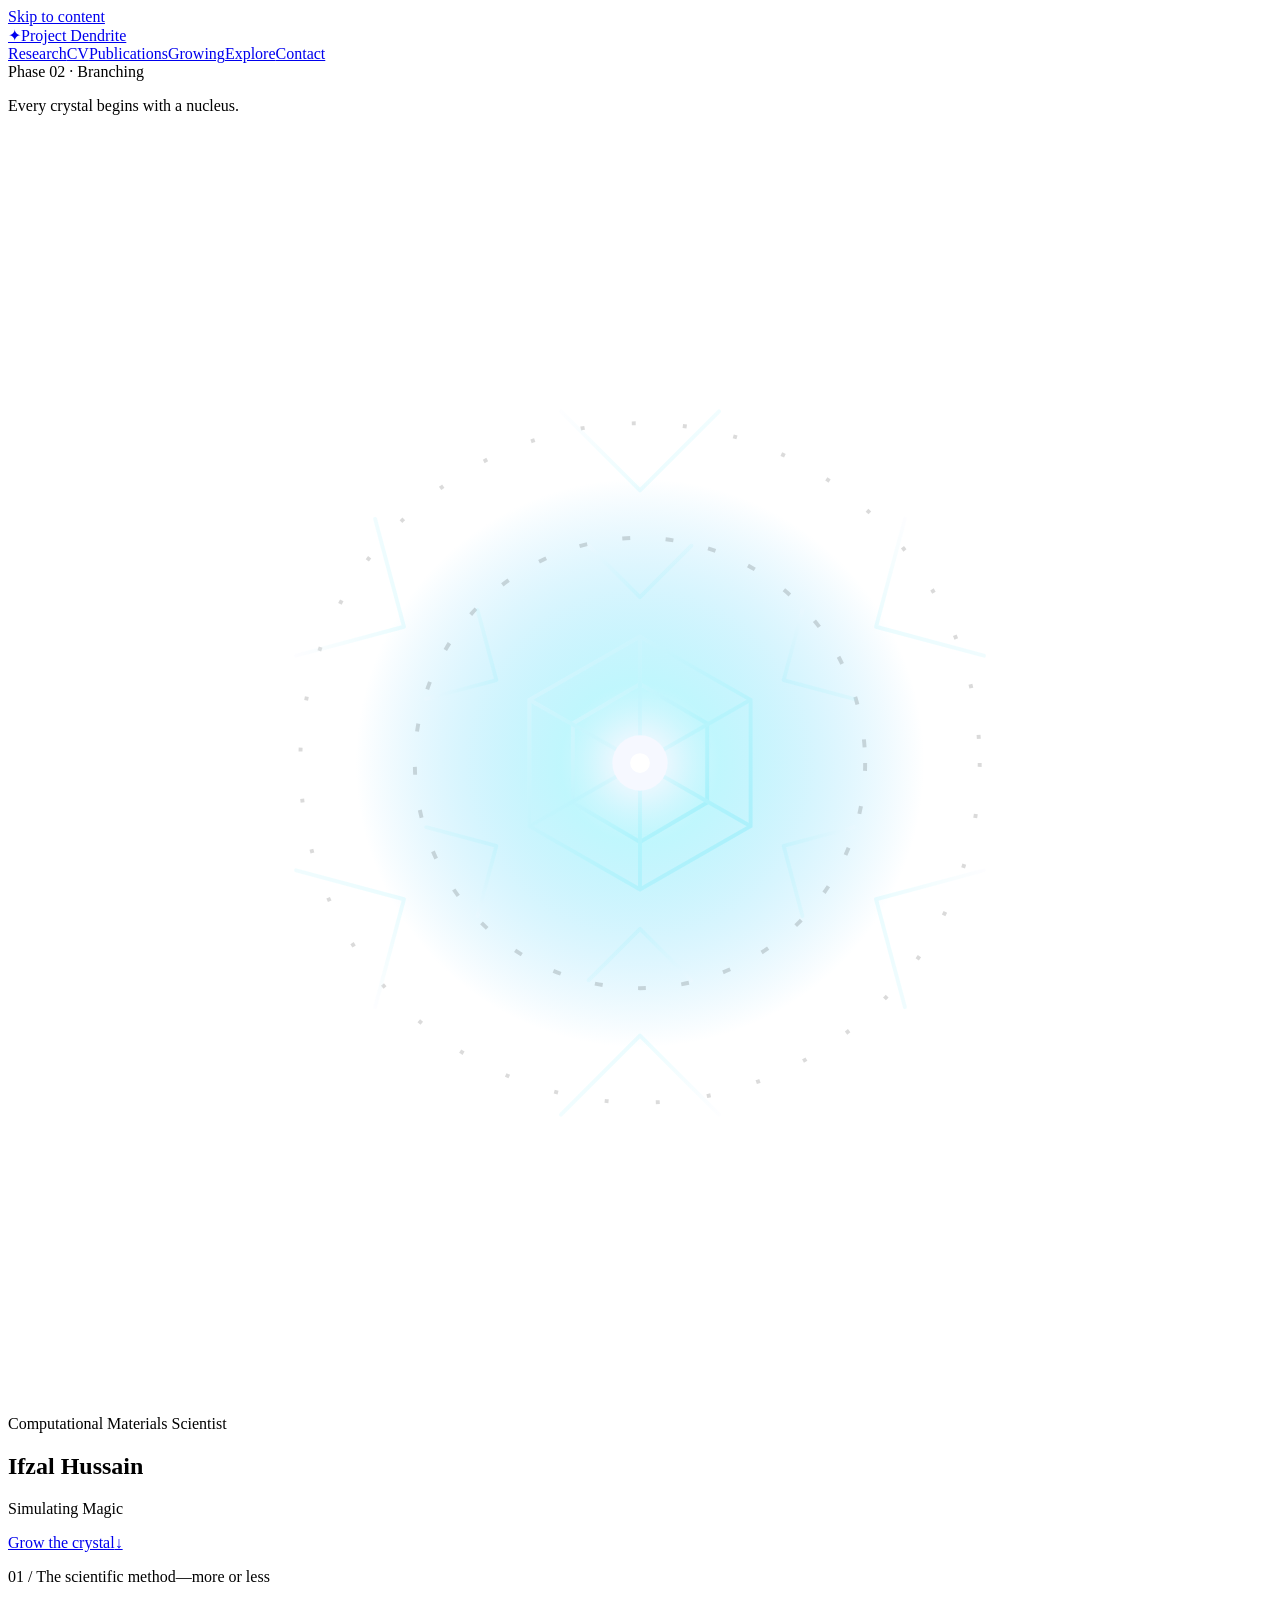
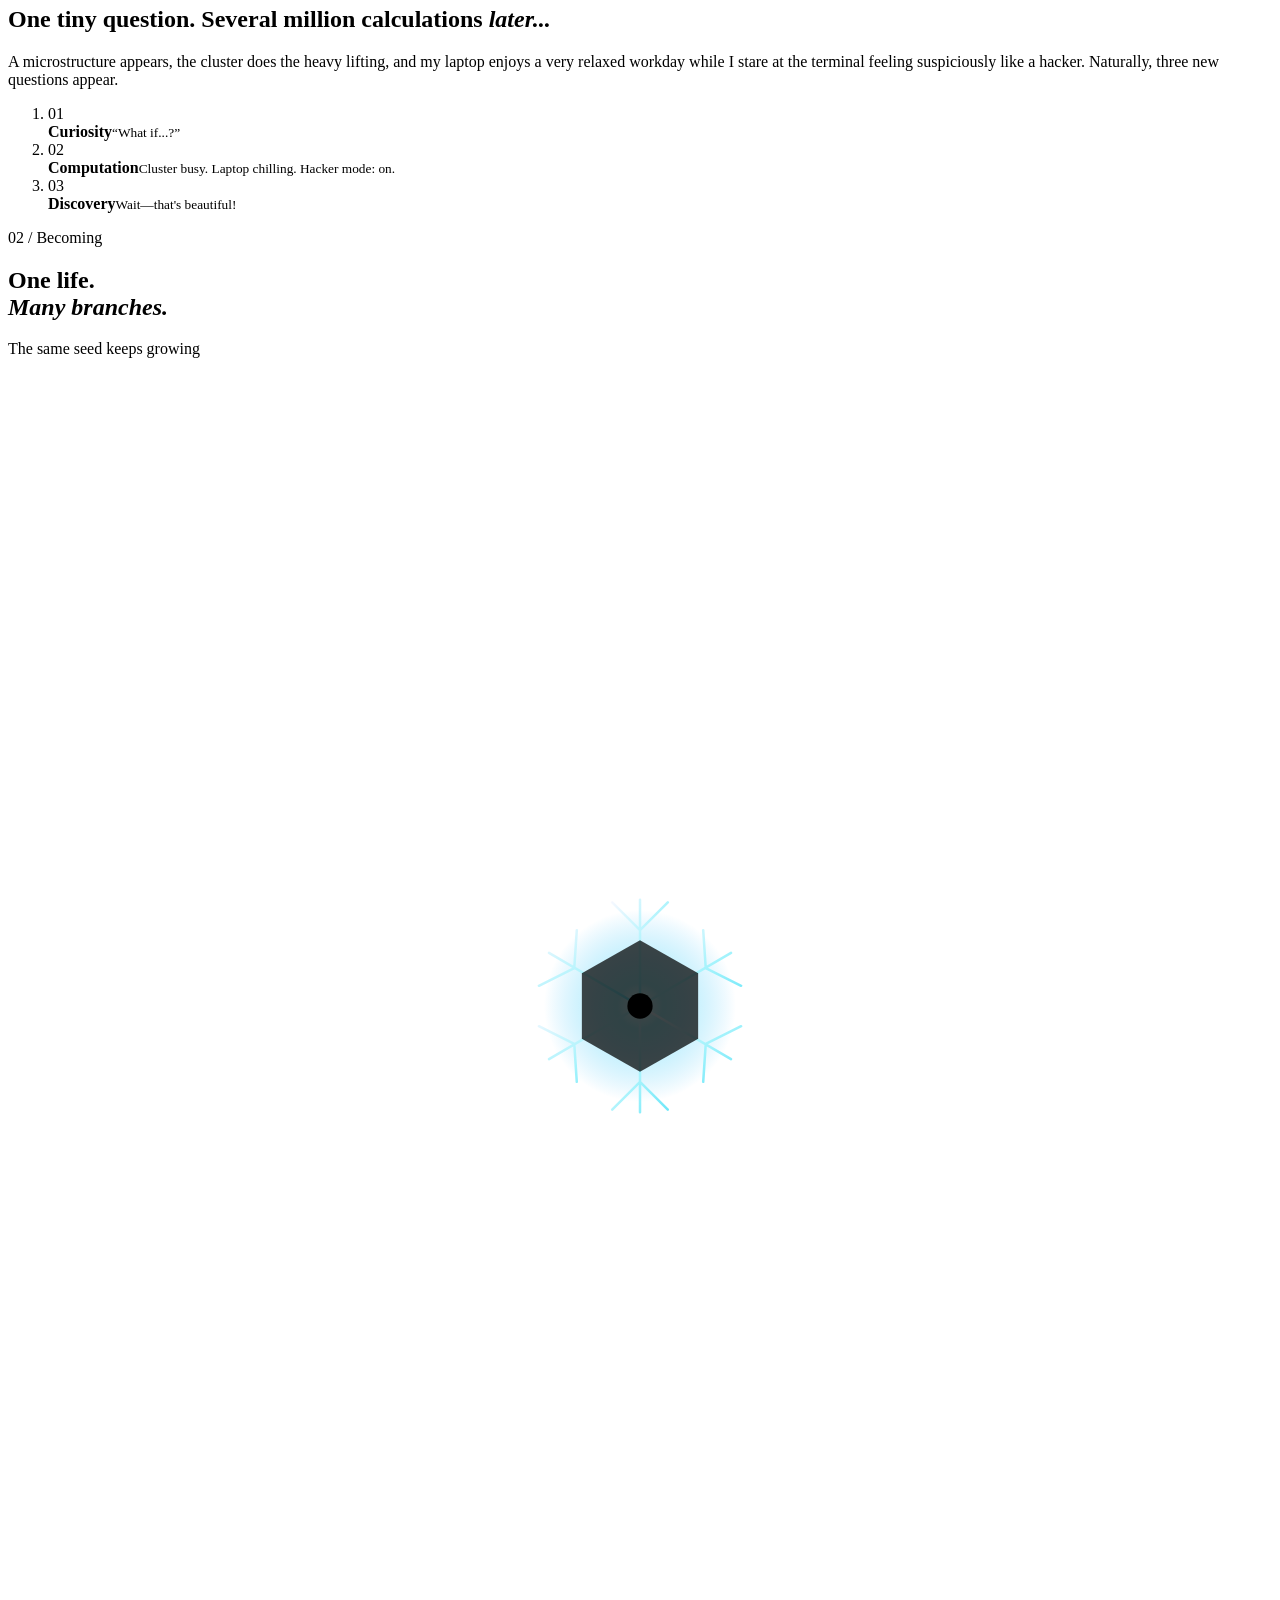
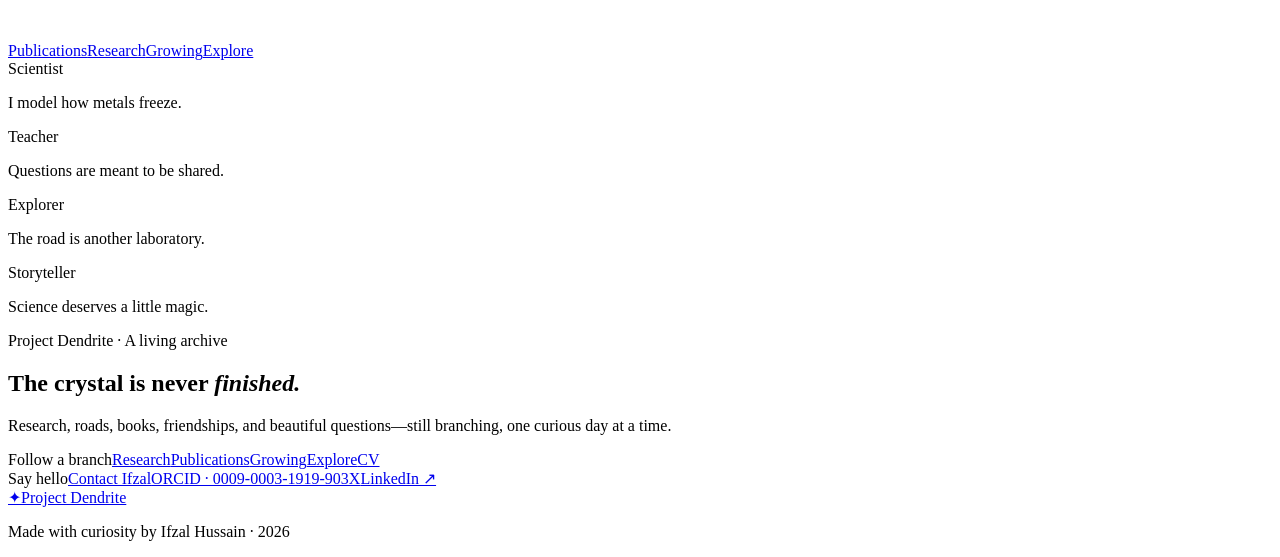
==== index.html @ e02a98fd "Publish Ifzal Hussain portfolio" ====
<!DOCTYPE html><html lang="en" data-scroll-behavior="smooth" class="manrope_5285890a-module__0sAlGq__variable jetbrains_mono_e6129a51-module__UWGkRa__variable h-full antialiased"><head><meta charSet="utf-8"/><meta name="viewport" content="width=device-width, initial-scale=1"/><link rel="preload" href="/ifzalhussain/_next/static/media/70bc3e132a0a741e-s.p.3t6q91iet4nsy.woff2" as="font" crossorigin="" type="font/woff2"/><link rel="preload" href="/ifzalhussain/_next/static/media/a343f882a40d2cc9-s.p.1sj6eobyi31rd.woff2" as="font" crossorigin="" type="font/woff2"/><link rel="stylesheet" href="/ifzalhussain/_next/static/chunks/307wwhi88mes-.css" data-precedence="next"/><link rel="preload" as="script" fetchPriority="low" href="/ifzalhussain/_next/static/chunks/0iq1i69206cyl.js"/><script src="/ifzalhussain/_next/static/chunks/0xjh-9syx-g6-.js" async=""></script><script src="/ifzalhussain/_next/static/chunks/0iec5q4ack_04.js" async=""></script><script src="/ifzalhussain/_next/static/chunks/turbopack-0tcer0au8gz-w.js" async=""></script><script src="/ifzalhussain/_next/static/chunks/05-c3ty_6dwfk.js" async=""></script><script src="/ifzalhussain/_next/static/chunks/14mrh2-p_w84d.js" async=""></script><script src="/ifzalhussain/_next/static/chunks/06we0ix7f_ewr.js" async=""></script><meta name="next-size-adjust" content=""/><title>Ifzal Hussain | Simulating Magic</title><meta name="description" content="The living portfolio of Ifzal Hussain, computational materials scientist, researcher, and lifelong learner."/><meta name="application-name" content="Project Dendrite"/><meta name="author" content="Ifzal Hussain"/><link rel="manifest" href="/ifzalhussain/manifest.webmanifest"/><meta name="keywords" content="Ifzal Hussain,computational materials science,solidification modelling,equiaxed grain growth,scientific computing"/><meta name="creator" content="Ifzal Hussain"/><meta property="og:title" content="Ifzal Hussain | Simulating Magic"/><meta property="og:description" content="Research, curiosity, travel, and growth in the living portfolio of computational materials scientist Ifzal Hussain."/><meta property="og:site_name" content="Project Dendrite"/><meta property="og:type" content="website"/><meta name="twitter:card" content="summary"/><meta name="twitter:title" content="Ifzal Hussain | Simulating Magic"/><meta name="twitter:description" content="A living portfolio of computational materials science, curiosity, and growth."/><link rel="icon" href="/ifzalhussain/icon.svg?icon.29_fpfyf3gnd_.svg" sizes="any" type="image/svg+xml"/><script src="/ifzalhussain/_next/static/chunks/0cz1d0mv5g_q7.js" noModule=""></script></head><body><div hidden=""><!--$--><!--/$--></div><a class="skip-link" href="#main-content">Skip to content</a><main class="home-shell" id="main-content"><div class="atmosphere" aria-hidden="true"></div><header class="site-header site-header-home"><a class="wordmark" aria-label="Project Dendrite home" href="/ifzalhussain/"><span class="wordmark-mark" aria-hidden="true">✦</span><span>Project Dendrite</span></a><nav class="site-nav" aria-label="Primary navigation"><a href="/ifzalhussain/research/">Research</a><a href="/ifzalhussain/cv/">CV</a><a href="/ifzalhussain/publications/">Publications</a><a href="/ifzalhussain/growing/">Growing</a><a href="/ifzalhussain/explorer/">Explore</a><a href="/ifzalhussain/contact/">Contact</a></nav><span class="phase-label">Phase 02 · Branching</span></header><section id="top" class="hero" aria-labelledby="hero-title"><p class="eyebrow">Every crystal begins with a nucleus.</p><div class="crystal-stage"><svg class="crystal-seed" viewBox="0 0 320 320" role="img" aria-labelledby="crystal-title crystal-description" style="--seed-progress:0"><title id="crystal-title">A growing crystal seed</title><desc id="crystal-description">A precise hexagonal lattice begins growing into an organic ice dendrite as the page scrolls.</desc><defs><radialGradient id="core-glow" cx="50%" cy="50%" r="50%"><stop offset="0%" stop-color="#f6f8ff" stop-opacity="1"></stop><stop offset="28%" stop-color="#a5f3fc" stop-opacity="0.7"></stop><stop offset="100%" stop-color="#7dd3fc" stop-opacity="0"></stop></radialGradient><linearGradient id="ice-line" x1="0" y1="0" x2="1" y2="1"><stop offset="0%" stop-color="#f6f8ff"></stop><stop offset="58%" stop-color="#a5f3fc"></stop><stop offset="100%" stop-color="#6ee7f9"></stop></linearGradient><filter id="soft-glow" x="-80%" y="-80%" width="260%" height="260%"><feGaussianBlur stdDeviation="5" result="blur"></feGaussianBlur><feMerge><feMergeNode in="blur"></feMergeNode><feMergeNode in="SourceGraphic"></feMergeNode></feMerge></filter></defs><circle class="crystal-halo" cx="160" cy="160" r="72" fill="url(#core-glow)"></circle><g class="crystal-orbit" fill="none" stroke="currentColor" style="opacity:0.14"><circle cx="160" cy="160" r="86" stroke-dasharray="1 12"></circle><circle cx="160" cy="160" r="57" stroke-dasharray="2 9"></circle></g><g class="crystal-branches" fill="none" stroke="url(#ice-line)" stroke-linecap="round"><g transform="rotate(0 160 160)" style="opacity:0.18"><path class="seed-draw" d="M160 160V67" pathLength="1" style="stroke-dashoffset:1"></path><path class="seed-draw" d="M160 91l-20-20M160 91l20-20" pathLength="1" style="stroke-dashoffset:1"></path><path class="seed-draw" d="M160 118l-13-13M160 118l13-13" pathLength="1" style="stroke-dashoffset:1"></path></g><g transform="rotate(60 160 160)" style="opacity:0.18"><path class="seed-draw" d="M160 160V67" pathLength="1" style="stroke-dashoffset:1"></path><path class="seed-draw" d="M160 91l-20-20M160 91l20-20" pathLength="1" style="stroke-dashoffset:1"></path><path class="seed-draw" d="M160 118l-13-13M160 118l13-13" pathLength="1" style="stroke-dashoffset:1"></path></g><g transform="rotate(120 160 160)" style="opacity:0.18"><path class="seed-draw" d="M160 160V67" pathLength="1" style="stroke-dashoffset:1"></path><path class="seed-draw" d="M160 91l-20-20M160 91l20-20" pathLength="1" style="stroke-dashoffset:1"></path><path class="seed-draw" d="M160 118l-13-13M160 118l13-13" pathLength="1" style="stroke-dashoffset:1"></path></g><g transform="rotate(180 160 160)" style="opacity:0.18"><path class="seed-draw" d="M160 160V67" pathLength="1" style="stroke-dashoffset:1"></path><path class="seed-draw" d="M160 91l-20-20M160 91l20-20" pathLength="1" style="stroke-dashoffset:1"></path><path class="seed-draw" d="M160 118l-13-13M160 118l13-13" pathLength="1" style="stroke-dashoffset:1"></path></g><g transform="rotate(240 160 160)" style="opacity:0.18"><path class="seed-draw" d="M160 160V67" pathLength="1" style="stroke-dashoffset:1"></path><path class="seed-draw" d="M160 91l-20-20M160 91l20-20" pathLength="1" style="stroke-dashoffset:1"></path><path class="seed-draw" d="M160 118l-13-13M160 118l13-13" pathLength="1" style="stroke-dashoffset:1"></path></g><g transform="rotate(300 160 160)" style="opacity:0.18"><path class="seed-draw" d="M160 160V67" pathLength="1" style="stroke-dashoffset:1"></path><path class="seed-draw" d="M160 91l-20-20M160 91l20-20" pathLength="1" style="stroke-dashoffset:1"></path><path class="seed-draw" d="M160 118l-13-13M160 118l13-13" pathLength="1" style="stroke-dashoffset:1"></path></g></g><g class="crystal-lattice" fill="none" stroke="url(#ice-line)" style="opacity:0.38"><path d="M160 128l28 16v32l-28 16-28-16v-32z"></path><path d="M160 140l17 10v20l-17 10-17-10v-20z"></path><path d="M160 128v64M132 144l56 32M188 144l-56 32"></path></g><circle class="crystal-core" cx="160" cy="160" r="7" fill="#f6f8ff" filter="url(#soft-glow)"></circle><circle cx="160" cy="160" r="2.5" fill="#ffffff"></circle></svg></div><div class="identity"><p class="identity-kicker">Computational Materials Scientist</p><h1 id="hero-title">Ifzal Hussain</h1><p class="tagline">Simulating Magic</p></div><a class="grow-prompt" href="#manifesto"><span>Grow the crystal</span><span class="grow-arrow" aria-hidden="true">↓</span></a></section><section id="manifesto" class="manifesto" aria-labelledby="manifesto-title"><div class="manifesto-copy"><p class="section-index">01 / The scientific method—more or less</p><h2 id="manifesto-title">One tiny question. Several million calculations <em>later...</em></h2><p>A microstructure appears, the cluster does the heavy lifting, and my laptop enjoys a very relaxed workday while I stare at the terminal feeling suspiciously like a hacker. Naturally, three new questions appear.</p></div><ol class="manifesto-thread" aria-label="The scientific method, more or less"><li><span>01</span><div><strong>Curiosity</strong><small>“What if...?”</small></div></li><li><span>02</span><div><strong>Computation</strong><small>Cluster busy. Laptop chilling. Hacker mode: on.</small></div></li><li><span>03</span><div><strong>Discovery</strong><small>Wait—that&#x27;s beautiful!</small></div></li></ol></section><section class="growth-journey" aria-labelledby="growth-title"><div class="growth-sticky"><div class="growth-copy"><p class="section-index">02 / Becoming</p><h2 id="growth-title">One life.<br/><em>Many branches.</em></h2><p class="growth-instruction">The same seed keeps growing</p></div><div class="growth-visual"><svg class="growth-svg" viewBox="0 0 500 500" role="img" aria-label="A crystal growing as the page scrolls"><defs><linearGradient id="growth-ice" x1="0" y1="0" x2="1" y2="1"><stop offset="0" stop-color="#f6f8ff"></stop><stop offset="0.58" stop-color="#a5f3fc"></stop><stop offset="1" stop-color="#6ee7f9"></stop></linearGradient><radialGradient id="growth-core" cx="50%" cy="50%" r="50%"><stop offset="0" stop-color="#ffffff"></stop><stop offset="0.24" stop-color="#a5f3fc" stop-opacity="0.9"></stop><stop offset="1" stop-color="#7dd3fc" stop-opacity="0"></stop></radialGradient></defs><circle class="growth-halo" cx="250" cy="250" r="38" fill="url(#growth-core)"></circle><g class="growth-seed" fill="none" stroke="url(#growth-ice)" stroke-linecap="round"><path d="M250 250 L250 208 M250 220 L239 209 M250 220 L261 209"></path><path d="M250 250 L286 229 M276 235 L275 220 M276 235 L290 242"></path><path d="M250 250 L286 271 M276 265 L290 258 M276 265 L275 280"></path><path d="M250 250 L250 292 M250 280 L261 291 M250 280 L239 291"></path><path d="M250 250 L214 271 M224 265 L225 280 M224 265 L210 258"></path><path d="M250 250 L214 229 M224 235 L210 242 M224 235 L225 220"></path></g><g class="growth-lines"><path d="M250 208 L250 72" pathLength="1" style="stroke-dashoffset:1"></path><path d="M286 229 L404 161" pathLength="1" style="stroke-dashoffset:1"></path><path d="M286 271 L404 339" pathLength="1" style="stroke-dashoffset:1"></path><path d="M250 292 L250 428" pathLength="1" style="stroke-dashoffset:1"></path><path d="M214 271 L96 339" pathLength="1" style="stroke-dashoffset:1"></path><path d="M214 229 L96 161" pathLength="1" style="stroke-dashoffset:1"></path><path class="growth-twigs" d="M250 122 L220 94 M250 122 L280 94 M250 166 L230 147 M250 166 L270 147" pathLength="1" style="stroke-dashoffset:1"></path><path class="growth-twigs" d="M360 186 L362 146 M360 186 L397 203 M322 208 L324 180 M322 208 L348 220" pathLength="1" style="stroke-dashoffset:1"></path><path class="growth-twigs" d="M360 314 L397 297 M360 314 L362 354 M322 292 L348 280 M322 292 L324 320" pathLength="1" style="stroke-dashoffset:1"></path><path class="growth-twigs" d="M250 378 L280 406 M250 378 L220 406 M250 334 L270 353 M250 334 L230 353" pathLength="1" style="stroke-dashoffset:1"></path><path class="growth-twigs" d="M140 314 L138 354 M140 314 L103 297 M178 292 L176 320 M178 292 L152 280" pathLength="1" style="stroke-dashoffset:1"></path><path class="growth-twigs" d="M140 186 L103 203 M140 186 L138 146 M178 208 L152 220 M178 208 L176 180" pathLength="1" style="stroke-dashoffset:1"></path></g><g class="growth-lattice" style="opacity:0.72"><path d="M250 224l23 13v26l-23 13-23-13v-26z"></path><path d="M250 224v52M227 237l46 26M273 237l-46 26"></path></g><circle class="growth-nucleus" cx="250" cy="250" r="5"></circle></svg><div class="branch-links"><a class="branch-link branch-top" href="/ifzalhussain/publications/">Publications</a><a class="branch-link branch-right" href="/ifzalhussain/research/">Research</a><a class="branch-link branch-bottom" href="/ifzalhussain/growing/">Growing</a><a class="branch-link branch-left" href="/ifzalhussain/explorer/">Explore</a></div></div><div class="growth-reveals" aria-live="polite"><div class=""><span>Scientist</span><p>I model how metals freeze.</p></div><div class=""><span>Teacher</span><p>Questions are meant to be shared.</p></div><div class=""><span>Explorer</span><p>The road is another laboratory.</p></div><div class=""><span>Storyteller</span><p>Science deserves a little magic.</p></div></div><div class="growth-meter" aria-hidden="true"><span style="transform:scaleX(0)"></span></div></div></section><footer class="site-footer"><div class="footer-intro"><p class="content-label">Project Dendrite · A living archive</p><h2>The crystal is never <em>finished.</em></h2><p>Research, roads, books, friendships, and beautiful questions—still branching, one curious day at a time.</p></div><div class="footer-branches"><nav aria-label="Footer navigation"><span>Follow a branch</span><a href="/ifzalhussain/research/">Research</a><a href="/ifzalhussain/publications/">Publications</a><a href="/ifzalhussain/growing/">Growing</a><a href="/ifzalhussain/explorer/">Explore</a><a href="/ifzalhussain/cv/">CV</a></nav><div class="footer-connect"><span>Say hello</span><a href="/ifzalhussain/contact/">Contact Ifzal</a><a href="https://orcid.org/0009-0003-1919-903X" rel="noreferrer" target="_blank">ORCID · 0009-0003-1919-903X</a><a href="https://www.linkedin.com/in/erifzalhussain/" rel="noreferrer" target="_blank">LinkedIn ↗</a></div></div><div class="footer-signoff"><a class="wordmark" aria-label="Project Dendrite home" href="/ifzalhussain/"><span class="wordmark-mark" aria-hidden="true">✦</span><span>Project Dendrite</span></a><p>Made with curiosity by Ifzal Hussain · 2026</p></div></footer></main><!--$--><!--/$--><script src="/ifzalhussain/_next/static/chunks/0iq1i69206cyl.js" id="_R_" async=""></script><script>(self.__next_f=self.__next_f||[]).push([0])</script><script>self.__next_f.push([1,"1:\"$Sreact.fragment\"\n2:I[39756,[\"/ifzalhussain/_next/static/chunks/05-c3ty_6dwfk.js\",\"/ifzalhussain/_next/static/chunks/14mrh2-p_w84d.js\"],\"default\"]\n3:I[37457,[\"/ifzalhussain/_next/static/chunks/05-c3ty_6dwfk.js\",\"/ifzalhussain/_next/static/chunks/14mrh2-p_w84d.js\"],\"default\"]\n4:I[3020,[\"/ifzalhussain/_next/static/chunks/05-c3ty_6dwfk.js\",\"/ifzalhussain/_next/static/chunks/14mrh2-p_w84d.js\",\"/ifzalhussain/_next/static/chunks/06we0ix7f_ewr.js\"],\"SiteHeader\"]\n5:I[22016,[\"/ifzalhussain/_next/static/chunks/05-c3ty_6dwfk.js\",\"/ifzalhussain/_next/static/chunks/14mrh2-p_w84d.js\",\"/ifzalhussain/_next/static/chunks/06we0ix7f_ewr.js\"],\"\"]\n6:I[99643,[\"/ifzalhussain/_next/static/chunks/05-c3ty_6dwfk.js\",\"/ifzalhussain/_next/static/chunks/14mrh2-p_w84d.js\",\"/ifzalhussain/_next/static/chunks/06we0ix7f_ewr.js\"],\"CrystalSeed\"]\n7:I[85947,[\"/ifzalhussain/_next/static/chunks/05-c3ty_6dwfk.js\",\"/ifzalhussain/_next/static/chunks/14mrh2-p_w84d.js\",\"/ifzalhussain/_next/static/chunks/06we0ix7f_ewr.js\"],\"GrowingCrystal\"]\n12:I[68027,[\"/ifzalhussain/_next/static/chunks/05-c3ty_6dwfk.js\",\"/ifzalhussain/_next/static/chunks/14mrh2-p_w84d.js\"],\"default\",1]\n:HL[\"/ifzalhussain/_next/static/chunks/307wwhi88mes-.css\",\"style\"]\n:HL[\"/ifzalhussain/_next/static/media/70bc3e132a0a741e-s.p.3t6q91iet4nsy.woff2\",\"font\",{\"crossOrigin\":\"\",\"type\":\"font/woff2\"}]\n:HL[\"/ifzalhussain/_next/static/media/a343f882a40d2cc9-s.p.1sj6eobyi31rd.woff2\",\"font\",{\"crossOrigin\":\"\",\"type\":\"font/woff2\"}]\n"])</script><script>self.__next_f.push([1,"0:{\"P\":null,\"c\":[\"\",\"\"],\"q\":\"\",\"i\":false,\"f\":[[[\"\",{\"children\":[\"__PAGE__\",{}]},\"$undefined\",\"$undefined\",16],[[\"$\",\"$1\",\"c\",{\"children\":[[[\"$\",\"link\",\"0\",{\"rel\":\"stylesheet\",\"href\":\"/ifzalhussain/_next/static/chunks/307wwhi88mes-.css\",\"precedence\":\"next\",\"crossOrigin\":\"$undefined\",\"nonce\":\"$undefined\"}],[\"$\",\"script\",\"script-0\",{\"src\":\"/ifzalhussain/_next/static/chunks/05-c3ty_6dwfk.js\",\"async\":true,\"nonce\":\"$undefined\"}],[\"$\",\"script\",\"script-1\",{\"src\":\"/ifzalhussain/_next/static/chunks/14mrh2-p_w84d.js\",\"async\":true,\"nonce\":\"$undefined\"}]],[\"$\",\"html\",null,{\"lang\":\"en\",\"data-scroll-behavior\":\"smooth\",\"className\":\"manrope_5285890a-module__0sAlGq__variable jetbrains_mono_e6129a51-module__UWGkRa__variable h-full antialiased\",\"children\":[\"$\",\"body\",null,{\"children\":[[\"$\",\"a\",null,{\"className\":\"skip-link\",\"href\":\"#main-content\",\"children\":\"Skip to content\"}],[\"$\",\"$L2\",null,{\"parallelRouterKey\":\"children\",\"error\":\"$undefined\",\"errorStyles\":\"$undefined\",\"errorScripts\":\"$undefined\",\"template\":[\"$\",\"$L3\",null,{}],\"templateStyles\":\"$undefined\",\"templateScripts\":\"$undefined\",\"notFound\":[[\"$\",\"main\",null,{\"className\":\"inner-shell not-found-shell\",\"id\":\"main-content\",\"children\":[[\"$\",\"div\",null,{\"className\":\"atmosphere\",\"aria-hidden\":\"true\"}],[\"$\",\"$L4\",null,{}],[\"$\",\"section\",null,{\"className\":\"not-found-content\",\"children\":[[\"$\",\"p\",null,{\"className\":\"section-index\",\"children\":\"404 / Lost branch\"}],[\"$\",\"h1\",null,{\"children\":[\"This crystal never \",[\"$\",\"em\",null,{\"children\":\"grew.\"}]]}],[\"$\",\"p\",null,{\"children\":\"Either the link wandered off, or this branch is still waiting for its nucleus. Let's return to familiar territory.\"}],[\"$\",\"$L5\",null,{\"className\":\"text-link\",\"href\":\"/\",\"children\":[\"Return to the nucleus \",[\"$\",\"span\",null,{\"aria-hidden\":\"true\",\"children\":\"↗\"}]]}]]}]]}],[]],\"forbidden\":\"$undefined\",\"unauthorized\":\"$undefined\"}]]}]}]]}],{\"children\":[[\"$\",\"$1\",\"c\",{\"children\":[[\"$\",\"main\",null,{\"className\":\"home-shell\",\"id\":\"main-content\",\"children\":[[\"$\",\"div\",null,{\"className\":\"atmosphere\",\"aria-hidden\":\"true\"}],[\"$\",\"$L4\",null,{\"home\":true}],[\"$\",\"section\",null,{\"id\":\"top\",\"className\":\"hero\",\"aria-labelledby\":\"hero-title\",\"children\":[[\"$\",\"p\",null,{\"className\":\"eyebrow\",\"children\":\"Every crystal begins with a nucleus.\"}],[\"$\",\"div\",null,{\"className\":\"crystal-stage\",\"children\":[\"$\",\"$L6\",null,{}]}],[\"$\",\"div\",null,{\"className\":\"identity\",\"children\":[[\"$\",\"p\",null,{\"className\":\"identity-kicker\",\"children\":\"Computational Materials Scientist\"}],[\"$\",\"h1\",null,{\"id\":\"hero-title\",\"children\":\"Ifzal Hussain\"}],[\"$\",\"p\",null,{\"className\":\"tagline\",\"children\":\"Simulating Magic\"}]]}],[\"$\",\"a\",null,{\"className\":\"grow-prompt\",\"href\":\"#manifesto\",\"children\":[[\"$\",\"span\",null,{\"children\":\"Grow the crystal\"}],[\"$\",\"span\",null,{\"className\":\"grow-arrow\",\"aria-hidden\":\"true\",\"children\":\"↓\"}]]}]]}],[\"$\",\"section\",null,{\"id\":\"manifesto\",\"className\":\"manifesto\",\"aria-labelledby\":\"manifesto-title\",\"children\":[[\"$\",\"div\",null,{\"className\":\"manifesto-copy\",\"children\":[[\"$\",\"p\",null,{\"className\":\"section-index\",\"children\":\"01 / The scientific method—more or less\"}],[\"$\",\"h2\",null,{\"id\":\"manifesto-title\",\"children\":[\"One tiny question. Several million calculations \",[\"$\",\"em\",null,{\"children\":\"later...\"}]]}],[\"$\",\"p\",null,{\"children\":\"A microstructure appears, the cluster does the heavy lifting, and my laptop enjoys a very relaxed workday while I stare at the terminal feeling suspiciously like a hacker. Naturally, three new questions appear.\"}]]}],[\"$\",\"ol\",null,{\"className\":\"manifesto-thread\",\"aria-label\":\"The scientific method, more or less\",\"children\":[[\"$\",\"li\",null,{\"children\":[[\"$\",\"span\",null,{\"children\":\"01\"}],[\"$\",\"div\",null,{\"children\":[[\"$\",\"strong\",null,{\"children\":\"Curiosity\"}],[\"$\",\"small\",null,{\"children\":\"“What if...?”\"}]]}]]}],[\"$\",\"li\",null,{\"children\":[[\"$\",\"span\",null,{\"children\":\"02\"}],[\"$\",\"div\",null,{\"children\":[[\"$\",\"strong\",null,{\"children\":\"Computation\"}],[\"$\",\"small\",null,{\"children\":\"Cluster busy. Laptop chilling. Hacker mode: on.\"}]]}]]}],[\"$\",\"li\",null,{\"children\":[[\"$\",\"span\",null,{\"children\":\"03\"}],[\"$\",\"div\",null,{\"children\":[[\"$\",\"strong\",null,{\"children\":\"Discovery\"}],[\"$\",\"small\",null,{\"children\":\"Wait—that's beautiful!\"}]]}]]}]]}]]}],[\"$\",\"$L7\",null,{}],[\"$\",\"footer\",null,{\"className\":\"site-footer\",\"children\":[[\"$\",\"div\",null,{\"className\":\"footer-intro\",\"children\":[[\"$\",\"p\",null,{\"className\":\"content-label\",\"children\":\"Project Dendrite · A living archive\"}],[\"$\",\"h2\",null,{\"children\":[\"The crystal is never \",[\"$\",\"em\",null,{\"children\":\"finished.\"}]]}],[\"$\",\"p\",null,{\"children\":\"Research, roads, books, friendships, and beautiful questions—still branching, one curious day at a time.\"}]]}],[\"$\",\"div\",null,{\"className\":\"footer-branches\",\"children\":[[\"$\",\"nav\",null,{\"aria-label\":\"Footer navigation\",\"children\":[[\"$\",\"span\",null,{\"children\":\"Follow a branch\"}],[\"$L8\",\"$L9\",\"$La\",\"$Lb\",\"$Lc\"]]}],\"$Ld\"]}],\"$Le\"]}]]}],[\"$Lf\"],\"$L10\"]}],{},null,false,null]},null,false,null],\"$L11\",false]],\"m\":\"$undefined\",\"G\":[\"$12\",[\"$L13\"]],\"S\":true,\"h\":null,\"s\":\"$undefined\",\"l\":\"$undefined\",\"p\":\"$undefined\",\"d\":\"$undefined\",\"b\":\"nxE-ceDWRSmCqzWCRZ4Ez\"}\n"])</script><script>self.__next_f.push([1,"14:I[97367,[\"/ifzalhussain/_next/static/chunks/05-c3ty_6dwfk.js\",\"/ifzalhussain/_next/static/chunks/14mrh2-p_w84d.js\"],\"OutletBoundary\"]\n15:\"$Sreact.suspense\"\n17:I[97367,[\"/ifzalhussain/_next/static/chunks/05-c3ty_6dwfk.js\",\"/ifzalhussain/_next/static/chunks/14mrh2-p_w84d.js\"],\"ViewportBoundary\"]\n19:I[97367,[\"/ifzalhussain/_next/static/chunks/05-c3ty_6dwfk.js\",\"/ifzalhussain/_next/static/chunks/14mrh2-p_w84d.js\"],\"MetadataBoundary\"]\n8:[\"$\",\"$L5\",\"/research\",{\"href\":\"/research\",\"children\":\"Research\"}]\n9:[\"$\",\"$L5\",\"/publications\",{\"href\":\"/publications\",\"children\":\"Publications\"}]\na:[\"$\",\"$L5\",\"/growing\",{\"href\":\"/growing\",\"children\":\"Growing\"}]\nb:[\"$\",\"$L5\",\"/explorer\",{\"href\":\"/explorer\",\"children\":\"Explore\"}]\nc:[\"$\",\"$L5\",\"/cv\",{\"href\":\"/cv\",\"children\":\"CV\"}]\nd:[\"$\",\"div\",null,{\"className\":\"footer-connect\",\"children\":[[\"$\",\"span\",null,{\"children\":\"Say hello\"}],[\"$\",\"$L5\",null,{\"href\":\"/contact\",\"children\":\"Contact Ifzal\"}],[\"$\",\"a\",null,{\"href\":\"https://orcid.org/0009-0003-1919-903X\",\"rel\":\"noreferrer\",\"target\":\"_blank\",\"children\":\"ORCID · 0009-0003-1919-903X\"}],[\"$\",\"a\",null,{\"href\":\"https://www.linkedin.com/in/erifzalhussain/\",\"rel\":\"noreferrer\",\"target\":\"_blank\",\"children\":\"LinkedIn ↗\"}]]}]\ne:[\"$\",\"div\",null,{\"className\":\"footer-signoff\",\"children\":[[\"$\",\"$L5\",null,{\"className\":\"wordmark\",\"href\":\"/\",\"aria-label\":\"Project Dendrite home\",\"children\":[[\"$\",\"span\",null,{\"className\":\"wordmark-mark\",\"aria-hidden\":\"true\",\"children\":\"✦\"}],[\"$\",\"span\",null,{\"children\":\"Project Dendrite\"}]]}],[\"$\",\"p\",null,{\"children\":\"Made with curiosity by Ifzal Hussain · 2026\"}]]}]\nf:[\"$\",\"script\",\"script-0\",{\"src\":\"/ifzalhussain/_next/static/chunks/06we0ix7f_ewr.js\",\"async\":true,\"nonce\":\"$undefined\"}]\n10:[\"$\",\"$L14\",null,{\"children\":[\"$\",\"$15\",null,{\"name\":\"Next.MetadataOutlet\",\"children\":\"$@16\"}]}]\n11:[\"$\",\"$1\",\"h\",{\"children\":[null,[\"$\",\"$L17\",null,{\"children\":\"$L18\"}],[\"$\",\"div\",null,{\"hidden\":true,\"children\":[\"$\",\"$L19\",null,{\"children\":[\"$\",\"$15\",null,{\"name\":\"Next.Metadata\",\"children\":\"$L1a\"}]}]}],[\"$\",\"meta\",null,{\"name\":\"next-size-adjust\",\"content\":\"\"}]]}]\n13:[\"$\",\"link\",\"0\",{\"rel\":\"stylesheet\",\"href\":\"/ifzalhussain/_next/static/chunks/307wwhi88mes-.css\",\"precedence\":\"next\",\"crossOrigin\":\"$undefined\",\"nonce\":\"$undefined\"}]\n"])</script><script>self.__next_f.push([1,"18:[[\"$\",\"meta\",\"0\",{\"charSet\":\"utf-8\"}],[\"$\",\"meta\",\"1\",{\"name\":\"viewport\",\"content\":\"width=device-width, initial-scale=1\"}]]\n"])</script><script>self.__next_f.push([1,"1b:I[27201,[\"/ifzalhussain/_next/static/chunks/05-c3ty_6dwfk.js\",\"/ifzalhussain/_next/static/chunks/14mrh2-p_w84d.js\"],\"IconMark\"]\n16:null\n"])</script><script>self.__next_f.push([1,"1a:[[\"$\",\"title\",\"0\",{\"children\":\"Ifzal Hussain | Simulating Magic\"}],[\"$\",\"meta\",\"1\",{\"name\":\"description\",\"content\":\"The living portfolio of Ifzal Hussain, computational materials scientist, researcher, and lifelong learner.\"}],[\"$\",\"meta\",\"2\",{\"name\":\"application-name\",\"content\":\"Project Dendrite\"}],[\"$\",\"meta\",\"3\",{\"name\":\"author\",\"content\":\"Ifzal Hussain\"}],[\"$\",\"link\",\"4\",{\"rel\":\"manifest\",\"href\":\"/ifzalhussain/manifest.webmanifest\",\"crossOrigin\":\"$undefined\"}],[\"$\",\"meta\",\"5\",{\"name\":\"keywords\",\"content\":\"Ifzal Hussain,computational materials science,solidification modelling,equiaxed grain growth,scientific computing\"}],[\"$\",\"meta\",\"6\",{\"name\":\"creator\",\"content\":\"Ifzal Hussain\"}],[\"$\",\"meta\",\"7\",{\"property\":\"og:title\",\"content\":\"Ifzal Hussain | Simulating Magic\"}],[\"$\",\"meta\",\"8\",{\"property\":\"og:description\",\"content\":\"Research, curiosity, travel, and growth in the living portfolio of computational materials scientist Ifzal Hussain.\"}],[\"$\",\"meta\",\"9\",{\"property\":\"og:site_name\",\"content\":\"Project Dendrite\"}],[\"$\",\"meta\",\"10\",{\"property\":\"og:type\",\"content\":\"website\"}],[\"$\",\"meta\",\"11\",{\"name\":\"twitter:card\",\"content\":\"summary\"}],[\"$\",\"meta\",\"12\",{\"name\":\"twitter:title\",\"content\":\"Ifzal Hussain | Simulating Magic\"}],[\"$\",\"meta\",\"13\",{\"name\":\"twitter:description\",\"content\":\"A living portfolio of computational materials science, curiosity, and growth.\"}],[\"$\",\"link\",\"14\",{\"rel\":\"icon\",\"href\":\"/ifzalhussain/icon.svg?icon.29_fpfyf3gnd_.svg\",\"sizes\":\"any\",\"type\":\"image/svg+xml\"}],[\"$\",\"$L1b\",\"15\",{}]]\n"])</script></body></html>
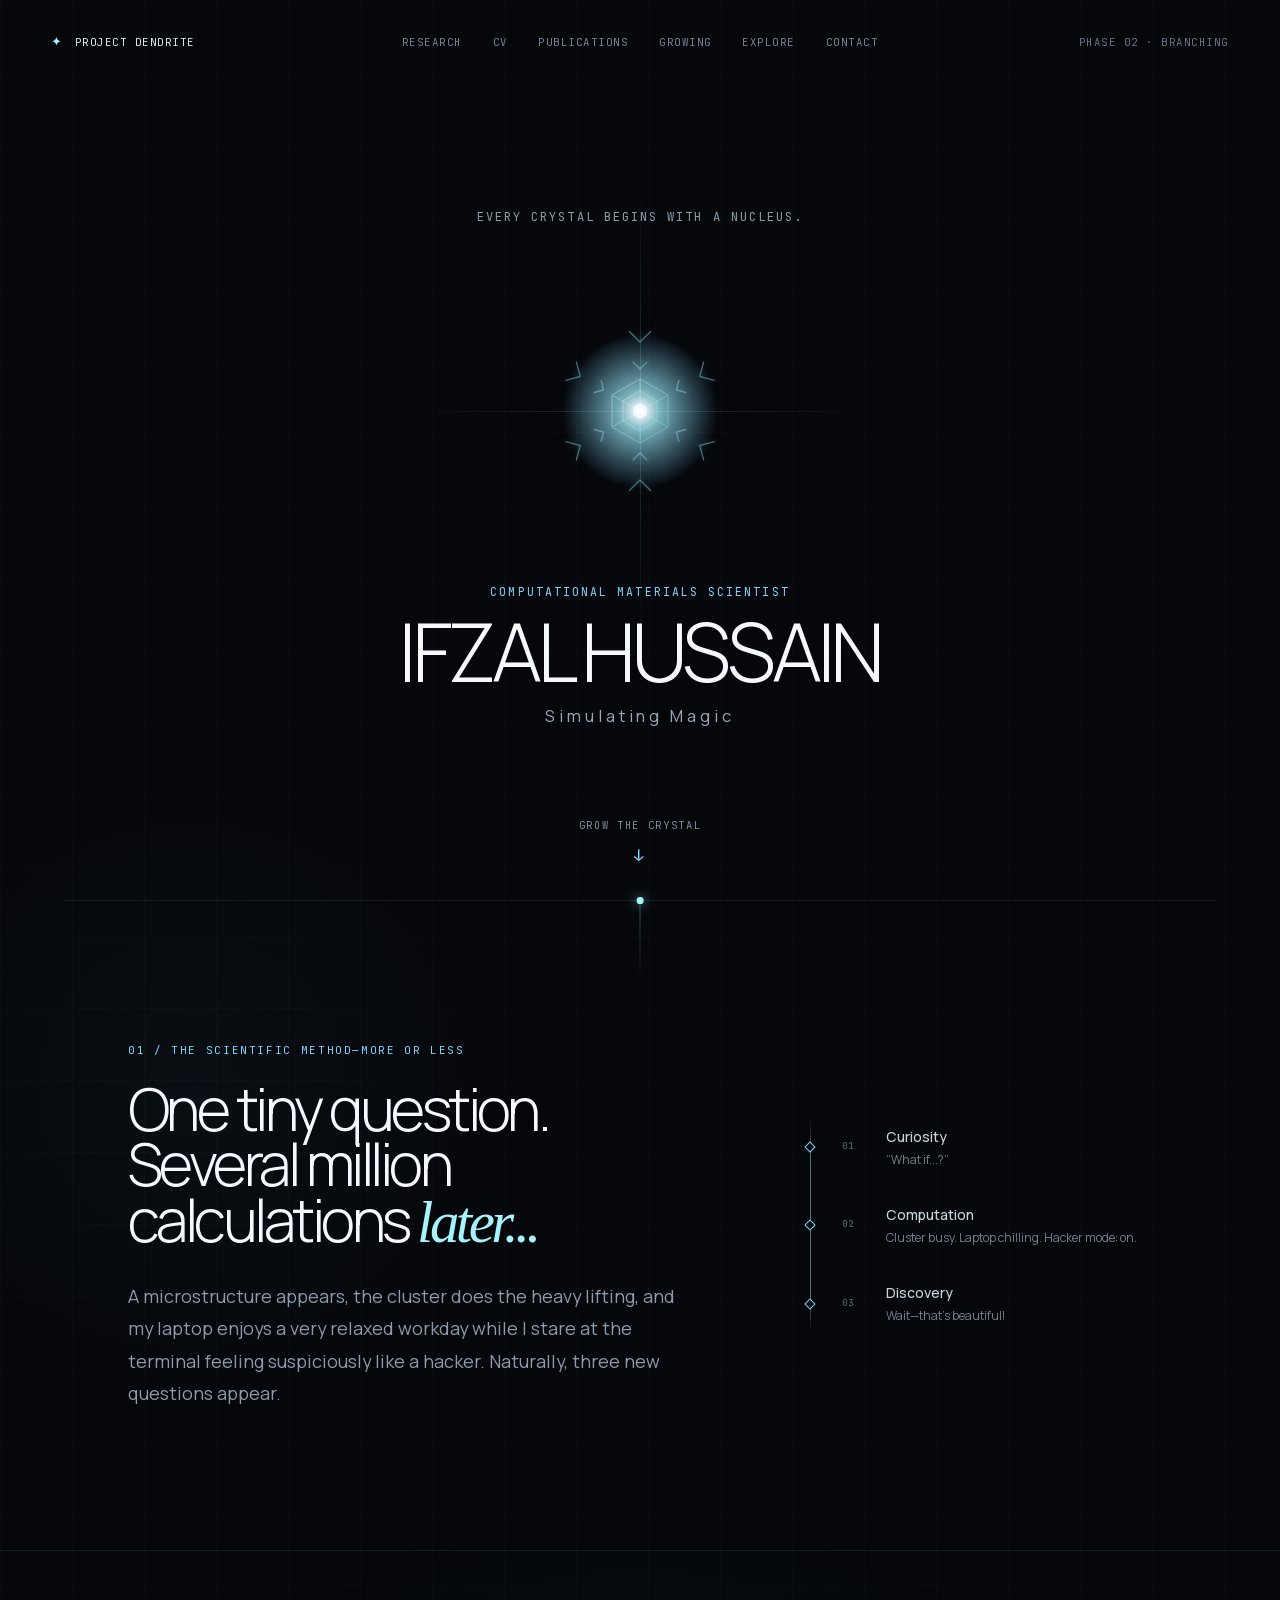
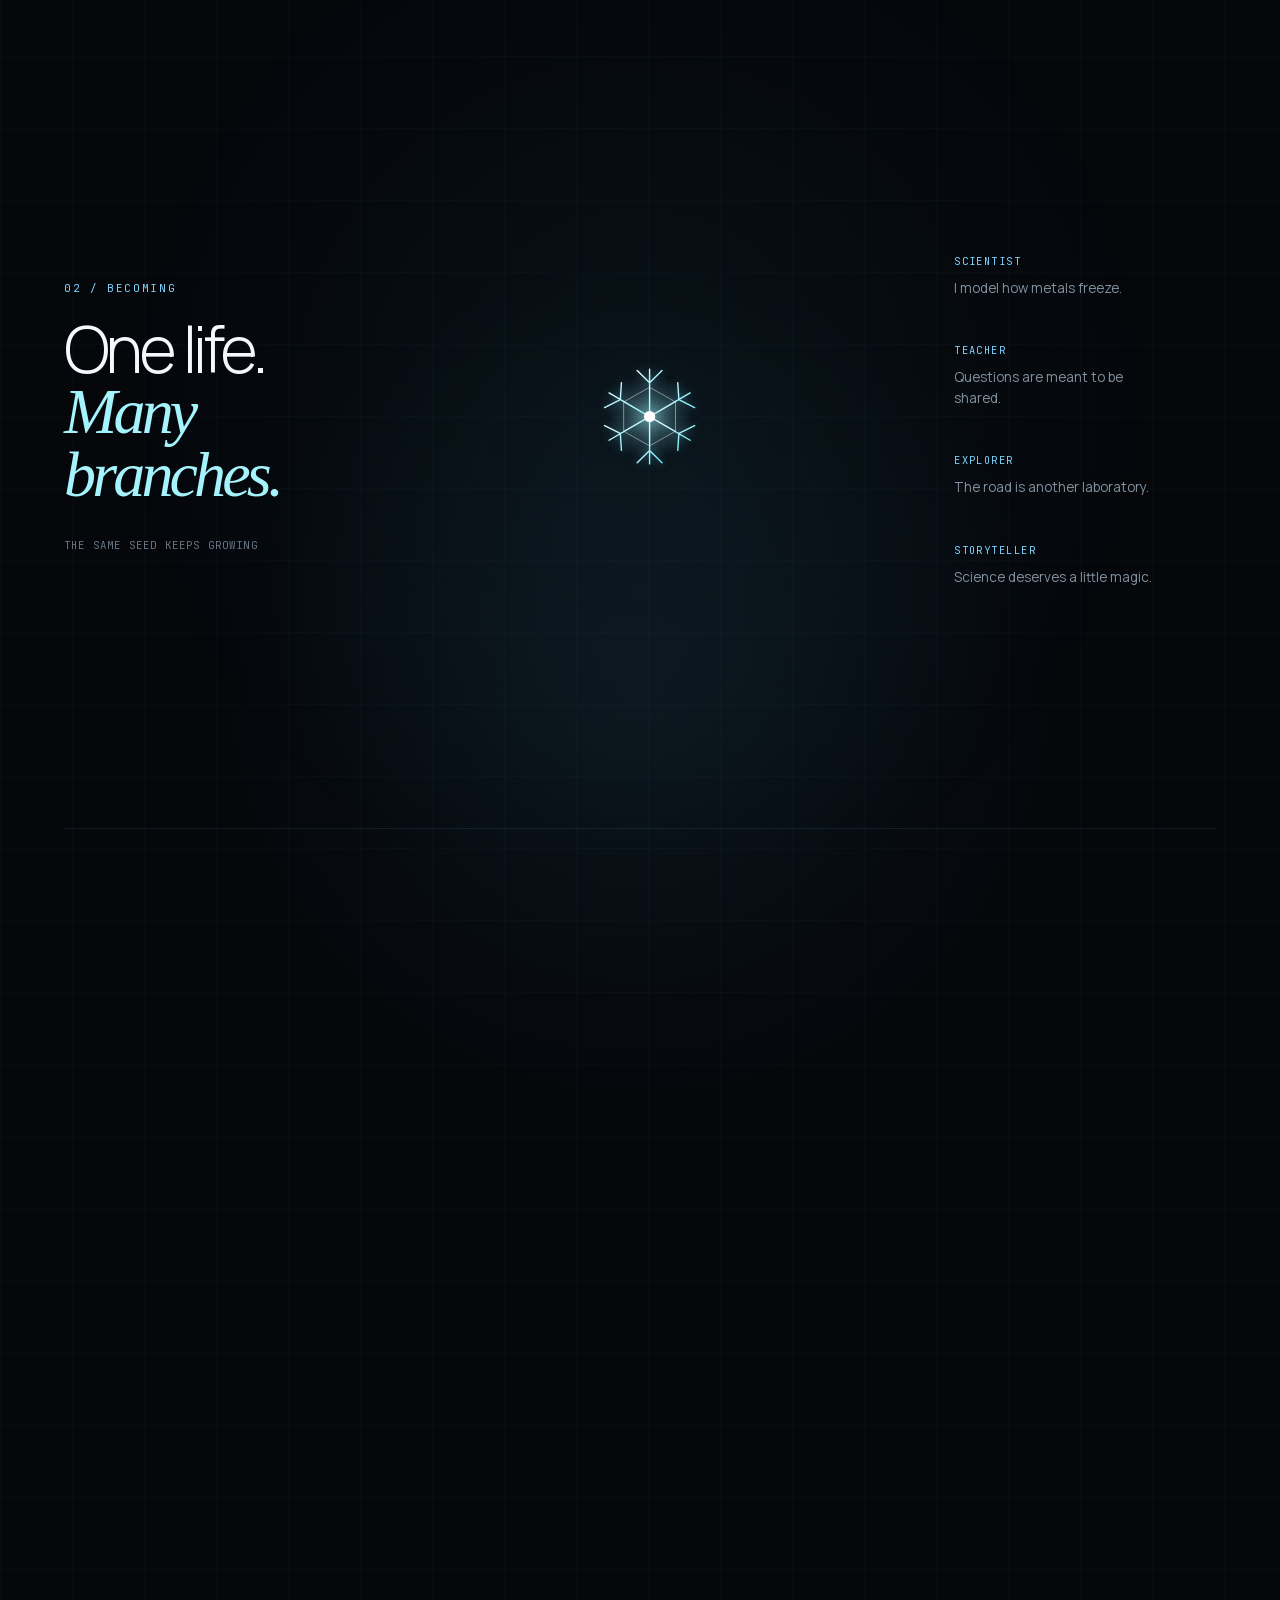
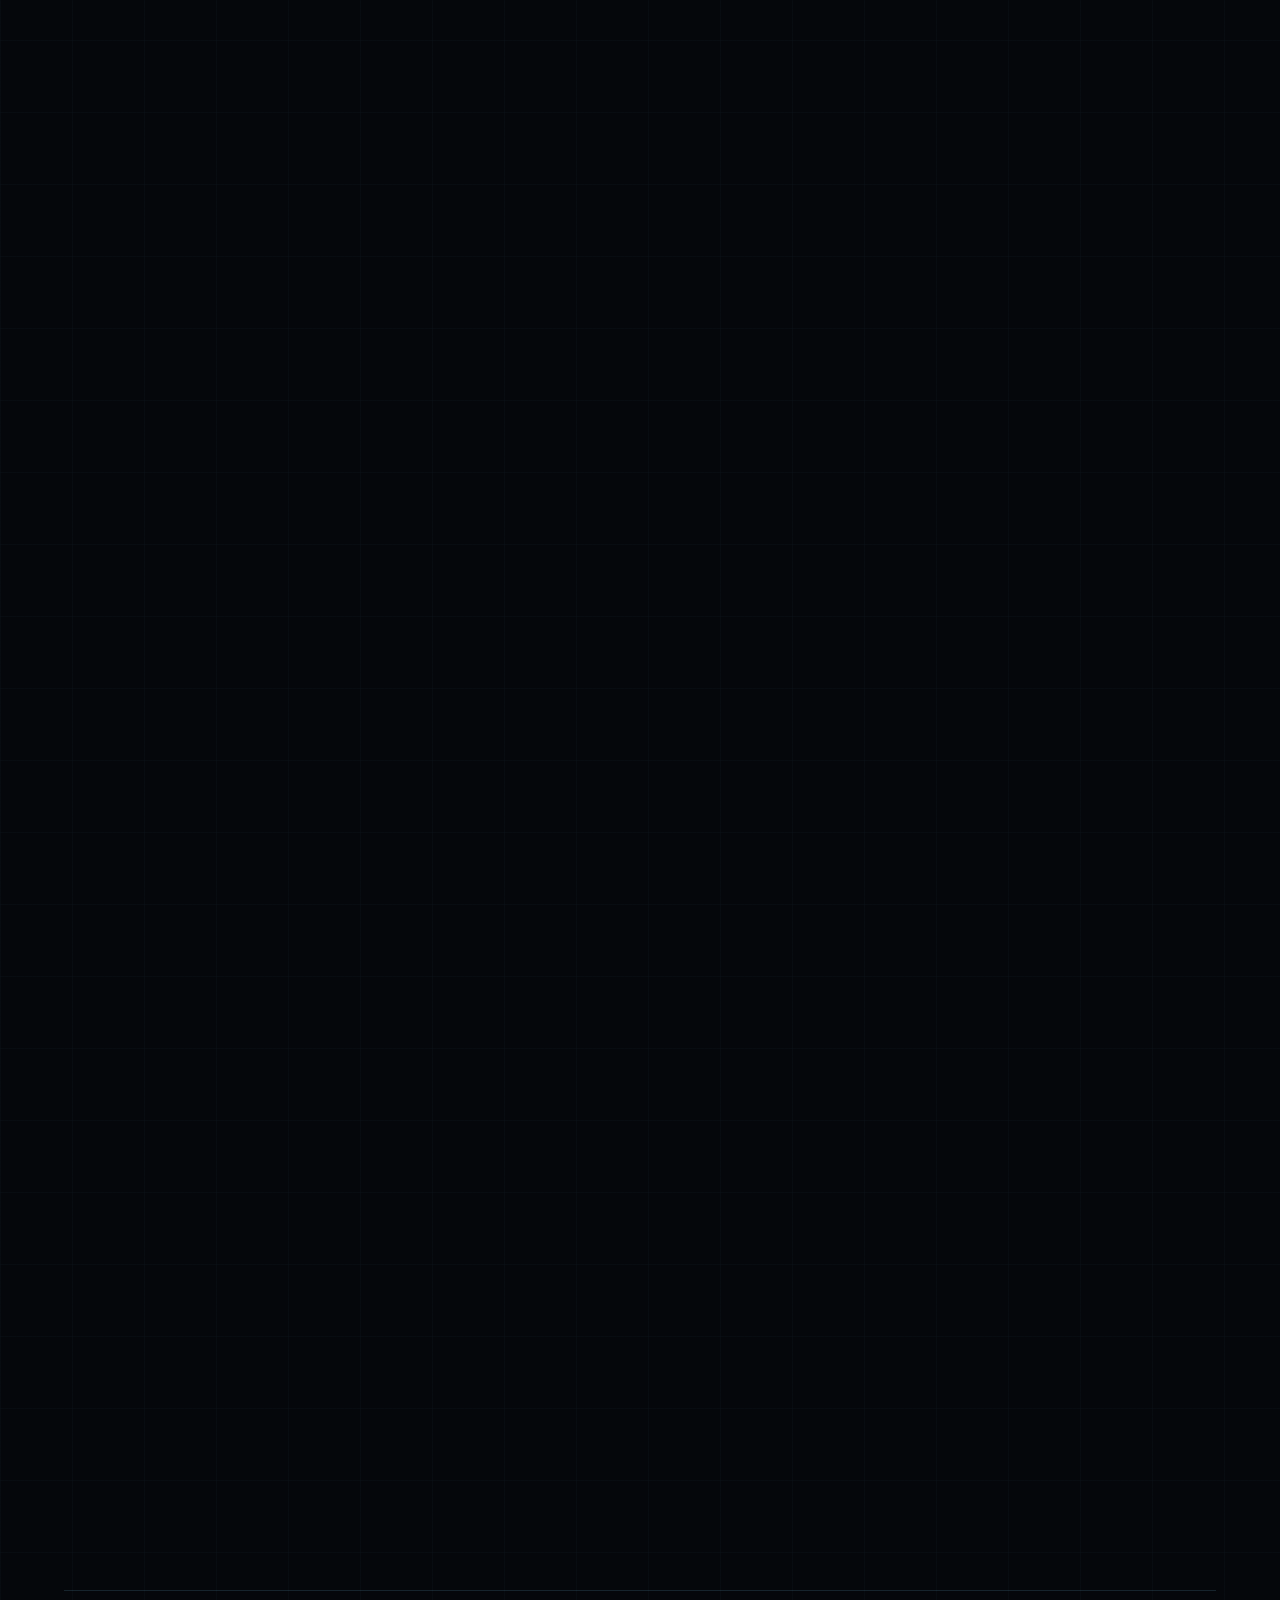
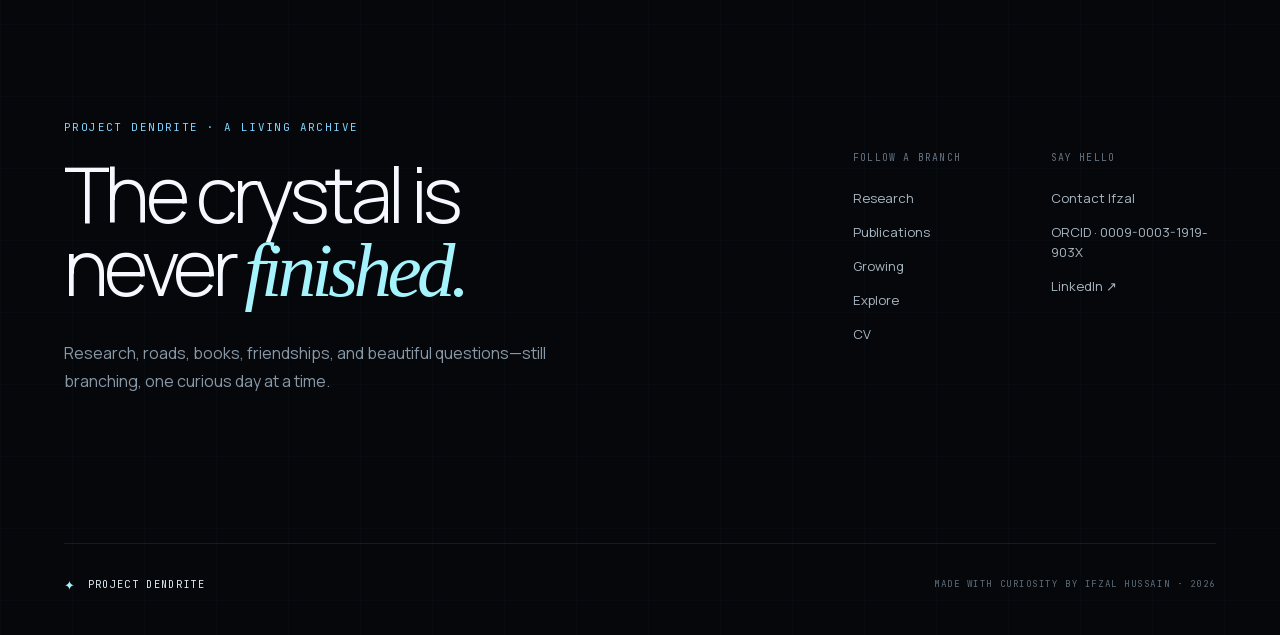
==== commit 41476d60: "Move portfolio to root GitHub Pages address" ====
--- a/index.html
+++ b/index.html
@@ -1 +1 @@
-<!DOCTYPE html><html lang="en" data-scroll-behavior="smooth" class="manrope_5285890a-module__0sAlGq__variable jetbrains_mono_e6129a51-module__UWGkRa__variable h-full antialiased"><head><meta charSet="utf-8"/><meta name="viewport" content="width=device-width, initial-scale=1"/><link rel="preload" href="/ifzalhussain/_next/static/media/70bc3e132a0a741e-s.p.3t6q91iet4nsy.woff2" as="font" crossorigin="" type="font/woff2"/><link rel="preload" href="/ifzalhussain/_next/static/media/a343f882a40d2cc9-s.p.1sj6eobyi31rd.woff2" as="font" crossorigin="" type="font/woff2"/><link rel="stylesheet" href="/ifzalhussain/_next/static/chunks/307wwhi88mes-.css" data-precedence="next"/><link rel="preload" as="script" fetchPriority="low" href="/ifzalhussain/_next/static/chunks/0iq1i69206cyl.js"/><script src="/ifzalhussain/_next/static/chunks/0xjh-9syx-g6-.js" async=""></script><script src="/ifzalhussain/_next/static/chunks/0iec5q4ack_04.js" async=""></script><script src="/ifzalhussain/_next/static/chunks/turbopack-0tcer0au8gz-w.js" async=""></script><script src="/ifzalhussain/_next/static/chunks/05-c3ty_6dwfk.js" async=""></script><script src="/ifzalhussain/_next/static/chunks/14mrh2-p_w84d.js" async=""></script><script src="/ifzalhussain/_next/static/chunks/06we0ix7f_ewr.js" async=""></script><meta name="next-size-adjust" content=""/><title>Ifzal Hussain | Simulating Magic</title><meta name="description" content="The living portfolio of Ifzal Hussain, computational materials scientist, researcher, and lifelong learner."/><meta name="application-name" content="Project Dendrite"/><meta name="author" content="Ifzal Hussain"/><link rel="manifest" href="/ifzalhussain/manifest.webmanifest"/><meta name="keywords" content="Ifzal Hussain,computational materials science,solidification modelling,equiaxed grain growth,scientific computing"/><meta name="creator" content="Ifzal Hussain"/><meta property="og:title" content="Ifzal Hussain | Simulating Magic"/><meta property="og:description" content="Research, curiosity, travel, and growth in the living portfolio of computational materials scientist Ifzal Hussain."/><meta property="og:site_name" content="Project Dendrite"/><meta property="og:type" content="website"/><meta name="twitter:card" content="summary"/><meta name="twitter:title" content="Ifzal Hussain | Simulating Magic"/><meta name="twitter:description" content="A living portfolio of computational materials science, curiosity, and growth."/><link rel="icon" href="/ifzalhussain/icon.svg?icon.29_fpfyf3gnd_.svg" sizes="any" type="image/svg+xml"/><script src="/ifzalhussain/_next/static/chunks/0cz1d0mv5g_q7.js" noModule=""></script></head><body><div hidden=""><!--$--><!--/$--></div><a class="skip-link" href="#main-content">Skip to content</a><main class="home-shell" id="main-content"><div class="atmosphere" aria-hidden="true"></div><header class="site-header site-header-home"><a class="wordmark" aria-label="Project Dendrite home" href="/ifzalhussain/"><span class="wordmark-mark" aria-hidden="true">✦</span><span>Project Dendrite</span></a><nav class="site-nav" aria-label="Primary navigation"><a href="/ifzalhussain/research/">Research</a><a href="/ifzalhussain/cv/">CV</a><a href="/ifzalhussain/publications/">Publications</a><a href="/ifzalhussain/growing/">Growing</a><a href="/ifzalhussain/explorer/">Explore</a><a href="/ifzalhussain/contact/">Contact</a></nav><span class="phase-label">Phase 02 · Branching</span></header><section id="top" class="hero" aria-labelledby="hero-title"><p class="eyebrow">Every crystal begins with a nucleus.</p><div class="crystal-stage"><svg class="crystal-seed" viewBox="0 0 320 320" role="img" aria-labelledby="crystal-title crystal-description" style="--seed-progress:0"><title id="crystal-title">A growing crystal seed</title><desc id="crystal-description">A precise hexagonal lattice begins growing into an organic ice dendrite as the page scrolls.</desc><defs><radialGradient id="core-glow" cx="50%" cy="50%" r="50%"><stop offset="0%" stop-color="#f6f8ff" stop-opacity="1"></stop><stop offset="28%" stop-color="#a5f3fc" stop-opacity="0.7"></stop><stop offset="100%" stop-color="#7dd3fc" stop-opacity="0"></stop></radialGradient><linearGradient id="ice-line" x1="0" y1="0" x2="1" y2="1"><stop offset="0%" stop-color="#f6f8ff"></stop><stop offset="58%" stop-color="#a5f3fc"></stop><stop offset="100%" stop-color="#6ee7f9"></stop></linearGradient><filter id="soft-glow" x="-80%" y="-80%" width="260%" height="260%"><feGaussianBlur stdDeviation="5" result="blur"></feGaussianBlur><feMerge><feMergeNode in="blur"></feMergeNode><feMergeNode in="SourceGraphic"></feMergeNode></feMerge></filter></defs><circle class="crystal-halo" cx="160" cy="160" r="72" fill="url(#core-glow)"></circle><g class="crystal-orbit" fill="none" stroke="currentColor" style="opacity:0.14"><circle cx="160" cy="160" r="86" stroke-dasharray="1 12"></circle><circle cx="160" cy="160" r="57" stroke-dasharray="2 9"></circle></g><g class="crystal-branches" fill="none" stroke="url(#ice-line)" stroke-linecap="round"><g transform="rotate(0 160 160)" style="opacity:0.18"><path class="seed-draw" d="M160 160V67" pathLength="1" style="stroke-dashoffset:1"></path><path class="seed-draw" d="M160 91l-20-20M160 91l20-20" pathLength="1" style="stroke-dashoffset:1"></path><path class="seed-draw" d="M160 118l-13-13M160 118l13-13" pathLength="1" style="stroke-dashoffset:1"></path></g><g transform="rotate(60 160 160)" style="opacity:0.18"><path class="seed-draw" d="M160 160V67" pathLength="1" style="stroke-dashoffset:1"></path><path class="seed-draw" d="M160 91l-20-20M160 91l20-20" pathLength="1" style="stroke-dashoffset:1"></path><path class="seed-draw" d="M160 118l-13-13M160 118l13-13" pathLength="1" style="stroke-dashoffset:1"></path></g><g transform="rotate(120 160 160)" style="opacity:0.18"><path class="seed-draw" d="M160 160V67" pathLength="1" style="stroke-dashoffset:1"></path><path class="seed-draw" d="M160 91l-20-20M160 91l20-20" pathLength="1" style="stroke-dashoffset:1"></path><path class="seed-draw" d="M160 118l-13-13M160 118l13-13" pathLength="1" style="stroke-dashoffset:1"></path></g><g transform="rotate(180 160 160)" style="opacity:0.18"><path class="seed-draw" d="M160 160V67" pathLength="1" style="stroke-dashoffset:1"></path><path class="seed-draw" d="M160 91l-20-20M160 91l20-20" pathLength="1" style="stroke-dashoffset:1"></path><path class="seed-draw" d="M160 118l-13-13M160 118l13-13" pathLength="1" style="stroke-dashoffset:1"></path></g><g transform="rotate(240 160 160)" style="opacity:0.18"><path class="seed-draw" d="M160 160V67" pathLength="1" style="stroke-dashoffset:1"></path><path class="seed-draw" d="M160 91l-20-20M160 91l20-20" pathLength="1" style="stroke-dashoffset:1"></path><path class="seed-draw" d="M160 118l-13-13M160 118l13-13" pathLength="1" style="stroke-dashoffset:1"></path></g><g transform="rotate(300 160 160)" style="opacity:0.18"><path class="seed-draw" d="M160 160V67" pathLength="1" style="stroke-dashoffset:1"></path><path class="seed-draw" d="M160 91l-20-20M160 91l20-20" pathLength="1" style="stroke-dashoffset:1"></path><path class="seed-draw" d="M160 118l-13-13M160 118l13-13" pathLength="1" style="stroke-dashoffset:1"></path></g></g><g class="crystal-lattice" fill="none" stroke="url(#ice-line)" style="opacity:0.38"><path d="M160 128l28 16v32l-28 16-28-16v-32z"></path><path d="M160 140l17 10v20l-17 10-17-10v-20z"></path><path d="M160 128v64M132 144l56 32M188 144l-56 32"></path></g><circle class="crystal-core" cx="160" cy="160" r="7" fill="#f6f8ff" filter="url(#soft-glow)"></circle><circle cx="160" cy="160" r="2.5" fill="#ffffff"></circle></svg></div><div class="identity"><p class="identity-kicker">Computational Materials Scientist</p><h1 id="hero-title">Ifzal Hussain</h1><p class="tagline">Simulating Magic</p></div><a class="grow-prompt" href="#manifesto"><span>Grow the crystal</span><span class="grow-arrow" aria-hidden="true">↓</span></a></section><section id="manifesto" class="manifesto" aria-labelledby="manifesto-title"><div class="manifesto-copy"><p class="section-index">01 / The scientific method—more or less</p><h2 id="manifesto-title">One tiny question. Several million calculations <em>later...</em></h2><p>A microstructure appears, the cluster does the heavy lifting, and my laptop enjoys a very relaxed workday while I stare at the terminal feeling suspiciously like a hacker. Naturally, three new questions appear.</p></div><ol class="manifesto-thread" aria-label="The scientific method, more or less"><li><span>01</span><div><strong>Curiosity</strong><small>“What if...?”</small></div></li><li><span>02</span><div><strong>Computation</strong><small>Cluster busy. Laptop chilling. Hacker mode: on.</small></div></li><li><span>03</span><div><strong>Discovery</strong><small>Wait—that&#x27;s beautiful!</small></div></li></ol></section><section class="growth-journey" aria-labelledby="growth-title"><div class="growth-sticky"><div class="growth-copy"><p class="section-index">02 / Becoming</p><h2 id="growth-title">One life.<br/><em>Many branches.</em></h2><p class="growth-instruction">The same seed keeps growing</p></div><div class="growth-visual"><svg class="growth-svg" viewBox="0 0 500 500" role="img" aria-label="A crystal growing as the page scrolls"><defs><linearGradient id="growth-ice" x1="0" y1="0" x2="1" y2="1"><stop offset="0" stop-color="#f6f8ff"></stop><stop offset="0.58" stop-color="#a5f3fc"></stop><stop offset="1" stop-color="#6ee7f9"></stop></linearGradient><radialGradient id="growth-core" cx="50%" cy="50%" r="50%"><stop offset="0" stop-color="#ffffff"></stop><stop offset="0.24" stop-color="#a5f3fc" stop-opacity="0.9"></stop><stop offset="1" stop-color="#7dd3fc" stop-opacity="0"></stop></radialGradient></defs><circle class="growth-halo" cx="250" cy="250" r="38" fill="url(#growth-core)"></circle><g class="growth-seed" fill="none" stroke="url(#growth-ice)" stroke-linecap="round"><path d="M250 250 L250 208 M250 220 L239 209 M250 220 L261 209"></path><path d="M250 250 L286 229 M276 235 L275 220 M276 235 L290 242"></path><path d="M250 250 L286 271 M276 265 L290 258 M276 265 L275 280"></path><path d="M250 250 L250 292 M250 280 L261 291 M250 280 L239 291"></path><path d="M250 250 L214 271 M224 265 L225 280 M224 265 L210 258"></path><path d="M250 250 L214 229 M224 235 L210 242 M224 235 L225 220"></path></g><g class="growth-lines"><path d="M250 208 L250 72" pathLength="1" style="stroke-dashoffset:1"></path><path d="M286 229 L404 161" pathLength="1" style="stroke-dashoffset:1"></path><path d="M286 271 L404 339" pathLength="1" style="stroke-dashoffset:1"></path><path d="M250 292 L250 428" pathLength="1" style="stroke-dashoffset:1"></path><path d="M214 271 L96 339" pathLength="1" style="stroke-dashoffset:1"></path><path d="M214 229 L96 161" pathLength="1" style="stroke-dashoffset:1"></path><path class="growth-twigs" d="M250 122 L220 94 M250 122 L280 94 M250 166 L230 147 M250 166 L270 147" pathLength="1" style="stroke-dashoffset:1"></path><path class="growth-twigs" d="M360 186 L362 146 M360 186 L397 203 M322 208 L324 180 M322 208 L348 220" pathLength="1" style="stroke-dashoffset:1"></path><path class="growth-twigs" d="M360 314 L397 297 M360 314 L362 354 M322 292 L348 280 M322 292 L324 320" pathLength="1" style="stroke-dashoffset:1"></path><path class="growth-twigs" d="M250 378 L280 406 M250 378 L220 406 M250 334 L270 353 M250 334 L230 353" pathLength="1" style="stroke-dashoffset:1"></path><path class="growth-twigs" d="M140 314 L138 354 M140 314 L103 297 M178 292 L176 320 M178 292 L152 280" pathLength="1" style="stroke-dashoffset:1"></path><path class="growth-twigs" d="M140 186 L103 203 M140 186 L138 146 M178 208 L152 220 M178 208 L176 180" pathLength="1" style="stroke-dashoffset:1"></path></g><g class="growth-lattice" style="opacity:0.72"><path d="M250 224l23 13v26l-23 13-23-13v-26z"></path><path d="M250 224v52M227 237l46 26M273 237l-46 26"></path></g><circle class="growth-nucleus" cx="250" cy="250" r="5"></circle></svg><div class="branch-links"><a class="branch-link branch-top" href="/ifzalhussain/publications/">Publications</a><a class="branch-link branch-right" href="/ifzalhussain/research/">Research</a><a class="branch-link branch-bottom" href="/ifzalhussain/growing/">Growing</a><a class="branch-link branch-left" href="/ifzalhussain/explorer/">Explore</a></div></div><div class="growth-reveals" aria-live="polite"><div class=""><span>Scientist</span><p>I model how metals freeze.</p></div><div class=""><span>Teacher</span><p>Questions are meant to be shared.</p></div><div class=""><span>Explorer</span><p>The road is another laboratory.</p></div><div class=""><span>Storyteller</span><p>Science deserves a little magic.</p></div></div><div class="growth-meter" aria-hidden="true"><span style="transform:scaleX(0)"></span></div></div></section><footer class="site-footer"><div class="footer-intro"><p class="content-label">Project Dendrite · A living archive</p><h2>The crystal is never <em>finished.</em></h2><p>Research, roads, books, friendships, and beautiful questions—still branching, one curious day at a time.</p></div><div class="footer-branches"><nav aria-label="Footer navigation"><span>Follow a branch</span><a href="/ifzalhussain/research/">Research</a><a href="/ifzalhussain/publications/">Publications</a><a href="/ifzalhussain/growing/">Growing</a><a href="/ifzalhussain/explorer/">Explore</a><a href="/ifzalhussain/cv/">CV</a></nav><div class="footer-connect"><span>Say hello</span><a href="/ifzalhussain/contact/">Contact Ifzal</a><a href="https://orcid.org/0009-0003-1919-903X" rel="noreferrer" target="_blank">ORCID · 0009-0003-1919-903X</a><a href="https://www.linkedin.com/in/erifzalhussain/" rel="noreferrer" target="_blank">LinkedIn ↗</a></div></div><div class="footer-signoff"><a class="wordmark" aria-label="Project Dendrite home" href="/ifzalhussain/"><span class="wordmark-mark" aria-hidden="true">✦</span><span>Project Dendrite</span></a><p>Made with curiosity by Ifzal Hussain · 2026</p></div></footer></main><!--$--><!--/$--><script src="/ifzalhussain/_next/static/chunks/0iq1i69206cyl.js" id="_R_" async=""></script><script>(self.__next_f=self.__next_f||[]).push([0])</script><script>self.__next_f.push([1,"1:\"$Sreact.fragment\"\n2:I[39756,[\"/ifzalhussain/_next/static/chunks/05-c3ty_6dwfk.js\",\"/ifzalhussain/_next/static/chunks/14mrh2-p_w84d.js\"],\"default\"]\n3:I[37457,[\"/ifzalhussain/_next/static/chunks/05-c3ty_6dwfk.js\",\"/ifzalhussain/_next/static/chunks/14mrh2-p_w84d.js\"],\"default\"]\n4:I[3020,[\"/ifzalhussain/_next/static/chunks/05-c3ty_6dwfk.js\",\"/ifzalhussain/_next/static/chunks/14mrh2-p_w84d.js\",\"/ifzalhussain/_next/static/chunks/06we0ix7f_ewr.js\"],\"SiteHeader\"]\n5:I[22016,[\"/ifzalhussain/_next/static/chunks/05-c3ty_6dwfk.js\",\"/ifzalhussain/_next/static/chunks/14mrh2-p_w84d.js\",\"/ifzalhussain/_next/static/chunks/06we0ix7f_ewr.js\"],\"\"]\n6:I[99643,[\"/ifzalhussain/_next/static/chunks/05-c3ty_6dwfk.js\",\"/ifzalhussain/_next/static/chunks/14mrh2-p_w84d.js\",\"/ifzalhussain/_next/static/chunks/06we0ix7f_ewr.js\"],\"CrystalSeed\"]\n7:I[85947,[\"/ifzalhussain/_next/static/chunks/05-c3ty_6dwfk.js\",\"/ifzalhussain/_next/static/chunks/14mrh2-p_w84d.js\",\"/ifzalhussain/_next/static/chunks/06we0ix7f_ewr.js\"],\"GrowingCrystal\"]\n12:I[68027,[\"/ifzalhussain/_next/static/chunks/05-c3ty_6dwfk.js\",\"/ifzalhussain/_next/static/chunks/14mrh2-p_w84d.js\"],\"default\",1]\n:HL[\"/ifzalhussain/_next/static/chunks/307wwhi88mes-.css\",\"style\"]\n:HL[\"/ifzalhussain/_next/static/media/70bc3e132a0a741e-s.p.3t6q91iet4nsy.woff2\",\"font\",{\"crossOrigin\":\"\",\"type\":\"font/woff2\"}]\n:HL[\"/ifzalhussain/_next/static/media/a343f882a40d2cc9-s.p.1sj6eobyi31rd.woff2\",\"font\",{\"crossOrigin\":\"\",\"type\":\"font/woff2\"}]\n"])</script><script>self.__next_f.push([1,"0:{\"P\":null,\"c\":[\"\",\"\"],\"q\":\"\",\"i\":false,\"f\":[[[\"\",{\"children\":[\"__PAGE__\",{}]},\"$undefined\",\"$undefined\",16],[[\"$\",\"$1\",\"c\",{\"children\":[[[\"$\",\"link\",\"0\",{\"rel\":\"stylesheet\",\"href\":\"/ifzalhussain/_next/static/chunks/307wwhi88mes-.css\",\"precedence\":\"next\",\"crossOrigin\":\"$undefined\",\"nonce\":\"$undefined\"}],[\"$\",\"script\",\"script-0\",{\"src\":\"/ifzalhussain/_next/static/chunks/05-c3ty_6dwfk.js\",\"async\":true,\"nonce\":\"$undefined\"}],[\"$\",\"script\",\"script-1\",{\"src\":\"/ifzalhussain/_next/static/chunks/14mrh2-p_w84d.js\",\"async\":true,\"nonce\":\"$undefined\"}]],[\"$\",\"html\",null,{\"lang\":\"en\",\"data-scroll-behavior\":\"smooth\",\"className\":\"manrope_5285890a-module__0sAlGq__variable jetbrains_mono_e6129a51-module__UWGkRa__variable h-full antialiased\",\"children\":[\"$\",\"body\",null,{\"children\":[[\"$\",\"a\",null,{\"className\":\"skip-link\",\"href\":\"#main-content\",\"children\":\"Skip to content\"}],[\"$\",\"$L2\",null,{\"parallelRouterKey\":\"children\",\"error\":\"$undefined\",\"errorStyles\":\"$undefined\",\"errorScripts\":\"$undefined\",\"template\":[\"$\",\"$L3\",null,{}],\"templateStyles\":\"$undefined\",\"templateScripts\":\"$undefined\",\"notFound\":[[\"$\",\"main\",null,{\"className\":\"inner-shell not-found-shell\",\"id\":\"main-content\",\"children\":[[\"$\",\"div\",null,{\"className\":\"atmosphere\",\"aria-hidden\":\"true\"}],[\"$\",\"$L4\",null,{}],[\"$\",\"section\",null,{\"className\":\"not-found-content\",\"children\":[[\"$\",\"p\",null,{\"className\":\"section-index\",\"children\":\"404 / Lost branch\"}],[\"$\",\"h1\",null,{\"children\":[\"This crystal never \",[\"$\",\"em\",null,{\"children\":\"grew.\"}]]}],[\"$\",\"p\",null,{\"children\":\"Either the link wandered off, or this branch is still waiting for its nucleus. Let's return to familiar territory.\"}],[\"$\",\"$L5\",null,{\"className\":\"text-link\",\"href\":\"/\",\"children\":[\"Return to the nucleus \",[\"$\",\"span\",null,{\"aria-hidden\":\"true\",\"children\":\"↗\"}]]}]]}]]}],[]],\"forbidden\":\"$undefined\",\"unauthorized\":\"$undefined\"}]]}]}]]}],{\"children\":[[\"$\",\"$1\",\"c\",{\"children\":[[\"$\",\"main\",null,{\"className\":\"home-shell\",\"id\":\"main-content\",\"children\":[[\"$\",\"div\",null,{\"className\":\"atmosphere\",\"aria-hidden\":\"true\"}],[\"$\",\"$L4\",null,{\"home\":true}],[\"$\",\"section\",null,{\"id\":\"top\",\"className\":\"hero\",\"aria-labelledby\":\"hero-title\",\"children\":[[\"$\",\"p\",null,{\"className\":\"eyebrow\",\"children\":\"Every crystal begins with a nucleus.\"}],[\"$\",\"div\",null,{\"className\":\"crystal-stage\",\"children\":[\"$\",\"$L6\",null,{}]}],[\"$\",\"div\",null,{\"className\":\"identity\",\"children\":[[\"$\",\"p\",null,{\"className\":\"identity-kicker\",\"children\":\"Computational Materials Scientist\"}],[\"$\",\"h1\",null,{\"id\":\"hero-title\",\"children\":\"Ifzal Hussain\"}],[\"$\",\"p\",null,{\"className\":\"tagline\",\"children\":\"Simulating Magic\"}]]}],[\"$\",\"a\",null,{\"className\":\"grow-prompt\",\"href\":\"#manifesto\",\"children\":[[\"$\",\"span\",null,{\"children\":\"Grow the crystal\"}],[\"$\",\"span\",null,{\"className\":\"grow-arrow\",\"aria-hidden\":\"true\",\"children\":\"↓\"}]]}]]}],[\"$\",\"section\",null,{\"id\":\"manifesto\",\"className\":\"manifesto\",\"aria-labelledby\":\"manifesto-title\",\"children\":[[\"$\",\"div\",null,{\"className\":\"manifesto-copy\",\"children\":[[\"$\",\"p\",null,{\"className\":\"section-index\",\"children\":\"01 / The scientific method—more or less\"}],[\"$\",\"h2\",null,{\"id\":\"manifesto-title\",\"children\":[\"One tiny question. Several million calculations \",[\"$\",\"em\",null,{\"children\":\"later...\"}]]}],[\"$\",\"p\",null,{\"children\":\"A microstructure appears, the cluster does the heavy lifting, and my laptop enjoys a very relaxed workday while I stare at the terminal feeling suspiciously like a hacker. Naturally, three new questions appear.\"}]]}],[\"$\",\"ol\",null,{\"className\":\"manifesto-thread\",\"aria-label\":\"The scientific method, more or less\",\"children\":[[\"$\",\"li\",null,{\"children\":[[\"$\",\"span\",null,{\"children\":\"01\"}],[\"$\",\"div\",null,{\"children\":[[\"$\",\"strong\",null,{\"children\":\"Curiosity\"}],[\"$\",\"small\",null,{\"children\":\"“What if...?”\"}]]}]]}],[\"$\",\"li\",null,{\"children\":[[\"$\",\"span\",null,{\"children\":\"02\"}],[\"$\",\"div\",null,{\"children\":[[\"$\",\"strong\",null,{\"children\":\"Computation\"}],[\"$\",\"small\",null,{\"children\":\"Cluster busy. Laptop chilling. Hacker mode: on.\"}]]}]]}],[\"$\",\"li\",null,{\"children\":[[\"$\",\"span\",null,{\"children\":\"03\"}],[\"$\",\"div\",null,{\"children\":[[\"$\",\"strong\",null,{\"children\":\"Discovery\"}],[\"$\",\"small\",null,{\"children\":\"Wait—that's beautiful!\"}]]}]]}]]}]]}],[\"$\",\"$L7\",null,{}],[\"$\",\"footer\",null,{\"className\":\"site-footer\",\"children\":[[\"$\",\"div\",null,{\"className\":\"footer-intro\",\"children\":[[\"$\",\"p\",null,{\"className\":\"content-label\",\"children\":\"Project Dendrite · A living archive\"}],[\"$\",\"h2\",null,{\"children\":[\"The crystal is never \",[\"$\",\"em\",null,{\"children\":\"finished.\"}]]}],[\"$\",\"p\",null,{\"children\":\"Research, roads, books, friendships, and beautiful questions—still branching, one curious day at a time.\"}]]}],[\"$\",\"div\",null,{\"className\":\"footer-branches\",\"children\":[[\"$\",\"nav\",null,{\"aria-label\":\"Footer navigation\",\"children\":[[\"$\",\"span\",null,{\"children\":\"Follow a branch\"}],[\"$L8\",\"$L9\",\"$La\",\"$Lb\",\"$Lc\"]]}],\"$Ld\"]}],\"$Le\"]}]]}],[\"$Lf\"],\"$L10\"]}],{},null,false,null]},null,false,null],\"$L11\",false]],\"m\":\"$undefined\",\"G\":[\"$12\",[\"$L13\"]],\"S\":true,\"h\":null,\"s\":\"$undefined\",\"l\":\"$undefined\",\"p\":\"$undefined\",\"d\":\"$undefined\",\"b\":\"nxE-ceDWRSmCqzWCRZ4Ez\"}\n"])</script><script>self.__next_f.push([1,"14:I[97367,[\"/ifzalhussain/_next/static/chunks/05-c3ty_6dwfk.js\",\"/ifzalhussain/_next/static/chunks/14mrh2-p_w84d.js\"],\"OutletBoundary\"]\n15:\"$Sreact.suspense\"\n17:I[97367,[\"/ifzalhussain/_next/static/chunks/05-c3ty_6dwfk.js\",\"/ifzalhussain/_next/static/chunks/14mrh2-p_w84d.js\"],\"ViewportBoundary\"]\n19:I[97367,[\"/ifzalhussain/_next/static/chunks/05-c3ty_6dwfk.js\",\"/ifzalhussain/_next/static/chunks/14mrh2-p_w84d.js\"],\"MetadataBoundary\"]\n8:[\"$\",\"$L5\",\"/research\",{\"href\":\"/research\",\"children\":\"Research\"}]\n9:[\"$\",\"$L5\",\"/publications\",{\"href\":\"/publications\",\"children\":\"Publications\"}]\na:[\"$\",\"$L5\",\"/growing\",{\"href\":\"/growing\",\"children\":\"Growing\"}]\nb:[\"$\",\"$L5\",\"/explorer\",{\"href\":\"/explorer\",\"children\":\"Explore\"}]\nc:[\"$\",\"$L5\",\"/cv\",{\"href\":\"/cv\",\"children\":\"CV\"}]\nd:[\"$\",\"div\",null,{\"className\":\"footer-connect\",\"children\":[[\"$\",\"span\",null,{\"children\":\"Say hello\"}],[\"$\",\"$L5\",null,{\"href\":\"/contact\",\"children\":\"Contact Ifzal\"}],[\"$\",\"a\",null,{\"href\":\"https://orcid.org/0009-0003-1919-903X\",\"rel\":\"noreferrer\",\"target\":\"_blank\",\"children\":\"ORCID · 0009-0003-1919-903X\"}],[\"$\",\"a\",null,{\"href\":\"https://www.linkedin.com/in/erifzalhussain/\",\"rel\":\"noreferrer\",\"target\":\"_blank\",\"children\":\"LinkedIn ↗\"}]]}]\ne:[\"$\",\"div\",null,{\"className\":\"footer-signoff\",\"children\":[[\"$\",\"$L5\",null,{\"className\":\"wordmark\",\"href\":\"/\",\"aria-label\":\"Project Dendrite home\",\"children\":[[\"$\",\"span\",null,{\"className\":\"wordmark-mark\",\"aria-hidden\":\"true\",\"children\":\"✦\"}],[\"$\",\"span\",null,{\"children\":\"Project Dendrite\"}]]}],[\"$\",\"p\",null,{\"children\":\"Made with curiosity by Ifzal Hussain · 2026\"}]]}]\nf:[\"$\",\"script\",\"script-0\",{\"src\":\"/ifzalhussain/_next/static/chunks/06we0ix7f_ewr.js\",\"async\":true,\"nonce\":\"$undefined\"}]\n10:[\"$\",\"$L14\",null,{\"children\":[\"$\",\"$15\",null,{\"name\":\"Next.MetadataOutlet\",\"children\":\"$@16\"}]}]\n11:[\"$\",\"$1\",\"h\",{\"children\":[null,[\"$\",\"$L17\",null,{\"children\":\"$L18\"}],[\"$\",\"div\",null,{\"hidden\":true,\"children\":[\"$\",\"$L19\",null,{\"children\":[\"$\",\"$15\",null,{\"name\":\"Next.Metadata\",\"children\":\"$L1a\"}]}]}],[\"$\",\"meta\",null,{\"name\":\"next-size-adjust\",\"content\":\"\"}]]}]\n13:[\"$\",\"link\",\"0\",{\"rel\":\"stylesheet\",\"href\":\"/ifzalhussain/_next/static/chunks/307wwhi88mes-.css\",\"precedence\":\"next\",\"crossOrigin\":\"$undefined\",\"nonce\":\"$undefined\"}]\n"])</script><script>self.__next_f.push([1,"18:[[\"$\",\"meta\",\"0\",{\"charSet\":\"utf-8\"}],[\"$\",\"meta\",\"1\",{\"name\":\"viewport\",\"content\":\"width=device-width, initial-scale=1\"}]]\n"])</script><script>self.__next_f.push([1,"1b:I[27201,[\"/ifzalhussain/_next/static/chunks/05-c3ty_6dwfk.js\",\"/ifzalhussain/_next/static/chunks/14mrh2-p_w84d.js\"],\"IconMark\"]\n16:null\n"])</script><script>self.__next_f.push([1,"1a:[[\"$\",\"title\",\"0\",{\"children\":\"Ifzal Hussain | Simulating Magic\"}],[\"$\",\"meta\",\"1\",{\"name\":\"description\",\"content\":\"The living portfolio of Ifzal Hussain, computational materials scientist, researcher, and lifelong learner.\"}],[\"$\",\"meta\",\"2\",{\"name\":\"application-name\",\"content\":\"Project Dendrite\"}],[\"$\",\"meta\",\"3\",{\"name\":\"author\",\"content\":\"Ifzal Hussain\"}],[\"$\",\"link\",\"4\",{\"rel\":\"manifest\",\"href\":\"/ifzalhussain/manifest.webmanifest\",\"crossOrigin\":\"$undefined\"}],[\"$\",\"meta\",\"5\",{\"name\":\"keywords\",\"content\":\"Ifzal Hussain,computational materials science,solidification modelling,equiaxed grain growth,scientific computing\"}],[\"$\",\"meta\",\"6\",{\"name\":\"creator\",\"content\":\"Ifzal Hussain\"}],[\"$\",\"meta\",\"7\",{\"property\":\"og:title\",\"content\":\"Ifzal Hussain | Simulating Magic\"}],[\"$\",\"meta\",\"8\",{\"property\":\"og:description\",\"content\":\"Research, curiosity, travel, and growth in the living portfolio of computational materials scientist Ifzal Hussain.\"}],[\"$\",\"meta\",\"9\",{\"property\":\"og:site_name\",\"content\":\"Project Dendrite\"}],[\"$\",\"meta\",\"10\",{\"property\":\"og:type\",\"content\":\"website\"}],[\"$\",\"meta\",\"11\",{\"name\":\"twitter:card\",\"content\":\"summary\"}],[\"$\",\"meta\",\"12\",{\"name\":\"twitter:title\",\"content\":\"Ifzal Hussain | Simulating Magic\"}],[\"$\",\"meta\",\"13\",{\"name\":\"twitter:description\",\"content\":\"A living portfolio of computational materials science, curiosity, and growth.\"}],[\"$\",\"link\",\"14\",{\"rel\":\"icon\",\"href\":\"/ifzalhussain/icon.svg?icon.29_fpfyf3gnd_.svg\",\"sizes\":\"any\",\"type\":\"image/svg+xml\"}],[\"$\",\"$L1b\",\"15\",{}]]\n"])</script></body></html>+<!DOCTYPE html><html lang="en" data-scroll-behavior="smooth" class="manrope_5285890a-module__0sAlGq__variable jetbrains_mono_e6129a51-module__UWGkRa__variable h-full antialiased"><head><meta charSet="utf-8"/><meta name="viewport" content="width=device-width, initial-scale=1"/><link rel="preload" href="/_next/static/media/70bc3e132a0a741e-s.p.3t6q91iet4nsy.woff2" as="font" crossorigin="" type="font/woff2"/><link rel="preload" href="/_next/static/media/a343f882a40d2cc9-s.p.1sj6eobyi31rd.woff2" as="font" crossorigin="" type="font/woff2"/><link rel="stylesheet" href="/_next/static/chunks/307wwhi88mes-.css" data-precedence="next"/><link rel="preload" as="script" fetchPriority="low" href="/_next/static/chunks/0iq1i69206cyl.js"/><script src="/_next/static/chunks/3ajz_k1jdii39.js" async=""></script><script src="/_next/static/chunks/0iec5q4ack_04.js" async=""></script><script src="/_next/static/chunks/turbopack-0daykj78xy7ee.js" async=""></script><script src="/_next/static/chunks/05-c3ty_6dwfk.js" async=""></script><script src="/_next/static/chunks/14mrh2-p_w84d.js" async=""></script><script src="/_next/static/chunks/06we0ix7f_ewr.js" async=""></script><meta name="next-size-adjust" content=""/><title>Ifzal Hussain | Simulating Magic</title><meta name="description" content="The living portfolio of Ifzal Hussain, computational materials scientist, researcher, and lifelong learner."/><meta name="application-name" content="Project Dendrite"/><meta name="author" content="Ifzal Hussain"/><link rel="manifest" href="/manifest.webmanifest"/><meta name="keywords" content="Ifzal Hussain,computational materials science,solidification modelling,equiaxed grain growth,scientific computing"/><meta name="creator" content="Ifzal Hussain"/><meta property="og:title" content="Ifzal Hussain | Simulating Magic"/><meta property="og:description" content="Research, curiosity, travel, and growth in the living portfolio of computational materials scientist Ifzal Hussain."/><meta property="og:site_name" content="Project Dendrite"/><meta property="og:type" content="website"/><meta name="twitter:card" content="summary"/><meta name="twitter:title" content="Ifzal Hussain | Simulating Magic"/><meta name="twitter:description" content="A living portfolio of computational materials science, curiosity, and growth."/><link rel="icon" href="/icon.svg?icon.29_fpfyf3gnd_.svg" sizes="any" type="image/svg+xml"/><script src="/_next/static/chunks/0cz1d0mv5g_q7.js" noModule=""></script></head><body><div hidden=""><!--$--><!--/$--></div><a class="skip-link" href="#main-content">Skip to content</a><main class="home-shell" id="main-content"><div class="atmosphere" aria-hidden="true"></div><header class="site-header site-header-home"><a class="wordmark" aria-label="Project Dendrite home" href="/"><span class="wordmark-mark" aria-hidden="true">✦</span><span>Project Dendrite</span></a><nav class="site-nav" aria-label="Primary navigation"><a href="/research/">Research</a><a href="/cv/">CV</a><a href="/publications/">Publications</a><a href="/growing/">Growing</a><a href="/explorer/">Explore</a><a href="/contact/">Contact</a></nav><span class="phase-label">Phase 02 · Branching</span></header><section id="top" class="hero" aria-labelledby="hero-title"><p class="eyebrow">Every crystal begins with a nucleus.</p><div class="crystal-stage"><svg class="crystal-seed" viewBox="0 0 320 320" role="img" aria-labelledby="crystal-title crystal-description" style="--seed-progress:0"><title id="crystal-title">A growing crystal seed</title><desc id="crystal-description">A precise hexagonal lattice begins growing into an organic ice dendrite as the page scrolls.</desc><defs><radialGradient id="core-glow" cx="50%" cy="50%" r="50%"><stop offset="0%" stop-color="#f6f8ff" stop-opacity="1"></stop><stop offset="28%" stop-color="#a5f3fc" stop-opacity="0.7"></stop><stop offset="100%" stop-color="#7dd3fc" stop-opacity="0"></stop></radialGradient><linearGradient id="ice-line" x1="0" y1="0" x2="1" y2="1"><stop offset="0%" stop-color="#f6f8ff"></stop><stop offset="58%" stop-color="#a5f3fc"></stop><stop offset="100%" stop-color="#6ee7f9"></stop></linearGradient><filter id="soft-glow" x="-80%" y="-80%" width="260%" height="260%"><feGaussianBlur stdDeviation="5" result="blur"></feGaussianBlur><feMerge><feMergeNode in="blur"></feMergeNode><feMergeNode in="SourceGraphic"></feMergeNode></feMerge></filter></defs><circle class="crystal-halo" cx="160" cy="160" r="72" fill="url(#core-glow)"></circle><g class="crystal-orbit" fill="none" stroke="currentColor" style="opacity:0.14"><circle cx="160" cy="160" r="86" stroke-dasharray="1 12"></circle><circle cx="160" cy="160" r="57" stroke-dasharray="2 9"></circle></g><g class="crystal-branches" fill="none" stroke="url(#ice-line)" stroke-linecap="round"><g transform="rotate(0 160 160)" style="opacity:0.18"><path class="seed-draw" d="M160 160V67" pathLength="1" style="stroke-dashoffset:1"></path><path class="seed-draw" d="M160 91l-20-20M160 91l20-20" pathLength="1" style="stroke-dashoffset:1"></path><path class="seed-draw" d="M160 118l-13-13M160 118l13-13" pathLength="1" style="stroke-dashoffset:1"></path></g><g transform="rotate(60 160 160)" style="opacity:0.18"><path class="seed-draw" d="M160 160V67" pathLength="1" style="stroke-dashoffset:1"></path><path class="seed-draw" d="M160 91l-20-20M160 91l20-20" pathLength="1" style="stroke-dashoffset:1"></path><path class="seed-draw" d="M160 118l-13-13M160 118l13-13" pathLength="1" style="stroke-dashoffset:1"></path></g><g transform="rotate(120 160 160)" style="opacity:0.18"><path class="seed-draw" d="M160 160V67" pathLength="1" style="stroke-dashoffset:1"></path><path class="seed-draw" d="M160 91l-20-20M160 91l20-20" pathLength="1" style="stroke-dashoffset:1"></path><path class="seed-draw" d="M160 118l-13-13M160 118l13-13" pathLength="1" style="stroke-dashoffset:1"></path></g><g transform="rotate(180 160 160)" style="opacity:0.18"><path class="seed-draw" d="M160 160V67" pathLength="1" style="stroke-dashoffset:1"></path><path class="seed-draw" d="M160 91l-20-20M160 91l20-20" pathLength="1" style="stroke-dashoffset:1"></path><path class="seed-draw" d="M160 118l-13-13M160 118l13-13" pathLength="1" style="stroke-dashoffset:1"></path></g><g transform="rotate(240 160 160)" style="opacity:0.18"><path class="seed-draw" d="M160 160V67" pathLength="1" style="stroke-dashoffset:1"></path><path class="seed-draw" d="M160 91l-20-20M160 91l20-20" pathLength="1" style="stroke-dashoffset:1"></path><path class="seed-draw" d="M160 118l-13-13M160 118l13-13" pathLength="1" style="stroke-dashoffset:1"></path></g><g transform="rotate(300 160 160)" style="opacity:0.18"><path class="seed-draw" d="M160 160V67" pathLength="1" style="stroke-dashoffset:1"></path><path class="seed-draw" d="M160 91l-20-20M160 91l20-20" pathLength="1" style="stroke-dashoffset:1"></path><path class="seed-draw" d="M160 118l-13-13M160 118l13-13" pathLength="1" style="stroke-dashoffset:1"></path></g></g><g class="crystal-lattice" fill="none" stroke="url(#ice-line)" style="opacity:0.38"><path d="M160 128l28 16v32l-28 16-28-16v-32z"></path><path d="M160 140l17 10v20l-17 10-17-10v-20z"></path><path d="M160 128v64M132 144l56 32M188 144l-56 32"></path></g><circle class="crystal-core" cx="160" cy="160" r="7" fill="#f6f8ff" filter="url(#soft-glow)"></circle><circle cx="160" cy="160" r="2.5" fill="#ffffff"></circle></svg></div><div class="identity"><p class="identity-kicker">Computational Materials Scientist</p><h1 id="hero-title">Ifzal Hussain</h1><p class="tagline">Simulating Magic</p></div><a class="grow-prompt" href="#manifesto"><span>Grow the crystal</span><span class="grow-arrow" aria-hidden="true">↓</span></a></section><section id="manifesto" class="manifesto" aria-labelledby="manifesto-title"><div class="manifesto-copy"><p class="section-index">01 / The scientific method—more or less</p><h2 id="manifesto-title">One tiny question. Several million calculations <em>later...</em></h2><p>A microstructure appears, the cluster does the heavy lifting, and my laptop enjoys a very relaxed workday while I stare at the terminal feeling suspiciously like a hacker. Naturally, three new questions appear.</p></div><ol class="manifesto-thread" aria-label="The scientific method, more or less"><li><span>01</span><div><strong>Curiosity</strong><small>“What if...?”</small></div></li><li><span>02</span><div><strong>Computation</strong><small>Cluster busy. Laptop chilling. Hacker mode: on.</small></div></li><li><span>03</span><div><strong>Discovery</strong><small>Wait—that&#x27;s beautiful!</small></div></li></ol></section><section class="growth-journey" aria-labelledby="growth-title"><div class="growth-sticky"><div class="growth-copy"><p class="section-index">02 / Becoming</p><h2 id="growth-title">One life.<br/><em>Many branches.</em></h2><p class="growth-instruction">The same seed keeps growing</p></div><div class="growth-visual"><svg class="growth-svg" viewBox="0 0 500 500" role="img" aria-label="A crystal growing as the page scrolls"><defs><linearGradient id="growth-ice" x1="0" y1="0" x2="1" y2="1"><stop offset="0" stop-color="#f6f8ff"></stop><stop offset="0.58" stop-color="#a5f3fc"></stop><stop offset="1" stop-color="#6ee7f9"></stop></linearGradient><radialGradient id="growth-core" cx="50%" cy="50%" r="50%"><stop offset="0" stop-color="#ffffff"></stop><stop offset="0.24" stop-color="#a5f3fc" stop-opacity="0.9"></stop><stop offset="1" stop-color="#7dd3fc" stop-opacity="0"></stop></radialGradient></defs><circle class="growth-halo" cx="250" cy="250" r="38" fill="url(#growth-core)"></circle><g class="growth-seed" fill="none" stroke="url(#growth-ice)" stroke-linecap="round"><path d="M250 250 L250 208 M250 220 L239 209 M250 220 L261 209"></path><path d="M250 250 L286 229 M276 235 L275 220 M276 235 L290 242"></path><path d="M250 250 L286 271 M276 265 L290 258 M276 265 L275 280"></path><path d="M250 250 L250 292 M250 280 L261 291 M250 280 L239 291"></path><path d="M250 250 L214 271 M224 265 L225 280 M224 265 L210 258"></path><path d="M250 250 L214 229 M224 235 L210 242 M224 235 L225 220"></path></g><g class="growth-lines"><path d="M250 208 L250 72" pathLength="1" style="stroke-dashoffset:1"></path><path d="M286 229 L404 161" pathLength="1" style="stroke-dashoffset:1"></path><path d="M286 271 L404 339" pathLength="1" style="stroke-dashoffset:1"></path><path d="M250 292 L250 428" pathLength="1" style="stroke-dashoffset:1"></path><path d="M214 271 L96 339" pathLength="1" style="stroke-dashoffset:1"></path><path d="M214 229 L96 161" pathLength="1" style="stroke-dashoffset:1"></path><path class="growth-twigs" d="M250 122 L220 94 M250 122 L280 94 M250 166 L230 147 M250 166 L270 147" pathLength="1" style="stroke-dashoffset:1"></path><path class="growth-twigs" d="M360 186 L362 146 M360 186 L397 203 M322 208 L324 180 M322 208 L348 220" pathLength="1" style="stroke-dashoffset:1"></path><path class="growth-twigs" d="M360 314 L397 297 M360 314 L362 354 M322 292 L348 280 M322 292 L324 320" pathLength="1" style="stroke-dashoffset:1"></path><path class="growth-twigs" d="M250 378 L280 406 M250 378 L220 406 M250 334 L270 353 M250 334 L230 353" pathLength="1" style="stroke-dashoffset:1"></path><path class="growth-twigs" d="M140 314 L138 354 M140 314 L103 297 M178 292 L176 320 M178 292 L152 280" pathLength="1" style="stroke-dashoffset:1"></path><path class="growth-twigs" d="M140 186 L103 203 M140 186 L138 146 M178 208 L152 220 M178 208 L176 180" pathLength="1" style="stroke-dashoffset:1"></path></g><g class="growth-lattice" style="opacity:0.72"><path d="M250 224l23 13v26l-23 13-23-13v-26z"></path><path d="M250 224v52M227 237l46 26M273 237l-46 26"></path></g><circle class="growth-nucleus" cx="250" cy="250" r="5"></circle></svg><div class="branch-links"><a class="branch-link branch-top" href="/publications/">Publications</a><a class="branch-link branch-right" href="/research/">Research</a><a class="branch-link branch-bottom" href="/growing/">Growing</a><a class="branch-link branch-left" href="/explorer/">Explore</a></div></div><div class="growth-reveals" aria-live="polite"><div class=""><span>Scientist</span><p>I model how metals freeze.</p></div><div class=""><span>Teacher</span><p>Questions are meant to be shared.</p></div><div class=""><span>Explorer</span><p>The road is another laboratory.</p></div><div class=""><span>Storyteller</span><p>Science deserves a little magic.</p></div></div><div class="growth-meter" aria-hidden="true"><span style="transform:scaleX(0)"></span></div></div></section><footer class="site-footer"><div class="footer-intro"><p class="content-label">Project Dendrite · A living archive</p><h2>The crystal is never <em>finished.</em></h2><p>Research, roads, books, friendships, and beautiful questions—still branching, one curious day at a time.</p></div><div class="footer-branches"><nav aria-label="Footer navigation"><span>Follow a branch</span><a href="/research/">Research</a><a href="/publications/">Publications</a><a href="/growing/">Growing</a><a href="/explorer/">Explore</a><a href="/cv/">CV</a></nav><div class="footer-connect"><span>Say hello</span><a href="/contact/">Contact Ifzal</a><a href="https://orcid.org/0009-0003-1919-903X" rel="noreferrer" target="_blank">ORCID · 0009-0003-1919-903X</a><a href="https://www.linkedin.com/in/erifzalhussain/" rel="noreferrer" target="_blank">LinkedIn ↗</a></div></div><div class="footer-signoff"><a class="wordmark" aria-label="Project Dendrite home" href="/"><span class="wordmark-mark" aria-hidden="true">✦</span><span>Project Dendrite</span></a><p>Made with curiosity by Ifzal Hussain · 2026</p></div></footer></main><!--$--><!--/$--><script src="/_next/static/chunks/0iq1i69206cyl.js" id="_R_" async=""></script><script>(self.__next_f=self.__next_f||[]).push([0])</script><script>self.__next_f.push([1,"1:\"$Sreact.fragment\"\n2:I[39756,[\"/_next/static/chunks/05-c3ty_6dwfk.js\",\"/_next/static/chunks/14mrh2-p_w84d.js\"],\"default\"]\n3:I[37457,[\"/_next/static/chunks/05-c3ty_6dwfk.js\",\"/_next/static/chunks/14mrh2-p_w84d.js\"],\"default\"]\n4:I[3020,[\"/_next/static/chunks/05-c3ty_6dwfk.js\",\"/_next/static/chunks/14mrh2-p_w84d.js\",\"/_next/static/chunks/06we0ix7f_ewr.js\"],\"SiteHeader\"]\n5:I[22016,[\"/_next/static/chunks/05-c3ty_6dwfk.js\",\"/_next/static/chunks/14mrh2-p_w84d.js\",\"/_next/static/chunks/06we0ix7f_ewr.js\"],\"\"]\n6:I[99643,[\"/_next/static/chunks/05-c3ty_6dwfk.js\",\"/_next/static/chunks/14mrh2-p_w84d.js\",\"/_next/static/chunks/06we0ix7f_ewr.js\"],\"CrystalSeed\"]\n7:I[85947,[\"/_next/static/chunks/05-c3ty_6dwfk.js\",\"/_next/static/chunks/14mrh2-p_w84d.js\",\"/_next/static/chunks/06we0ix7f_ewr.js\"],\"GrowingCrystal\"]\n11:I[68027,[\"/_next/static/chunks/05-c3ty_6dwfk.js\",\"/_next/static/chunks/14mrh2-p_w84d.js\"],\"default\",1]\n:HL[\"/_next/static/chunks/307wwhi88mes-.css\",\"style\"]\n:HL[\"/_next/static/media/70bc3e132a0a741e-s.p.3t6q91iet4nsy.woff2\",\"font\",{\"crossOrigin\":\"\",\"type\":\"font/woff2\"}]\n:HL[\"/_next/static/media/a343f882a40d2cc9-s.p.1sj6eobyi31rd.woff2\",\"font\",{\"crossOrigin\":\"\",\"type\":\"font/woff2\"}]\n"])</script><script>self.__next_f.push([1,"0:{\"P\":null,\"c\":[\"\",\"\"],\"q\":\"\",\"i\":false,\"f\":[[[\"\",{\"children\":[\"__PAGE__\",{}]},\"$undefined\",\"$undefined\",16],[[\"$\",\"$1\",\"c\",{\"children\":[[[\"$\",\"link\",\"0\",{\"rel\":\"stylesheet\",\"href\":\"/_next/static/chunks/307wwhi88mes-.css\",\"precedence\":\"next\",\"crossOrigin\":\"$undefined\",\"nonce\":\"$undefined\"}],[\"$\",\"script\",\"script-0\",{\"src\":\"/_next/static/chunks/05-c3ty_6dwfk.js\",\"async\":true,\"nonce\":\"$undefined\"}],[\"$\",\"script\",\"script-1\",{\"src\":\"/_next/static/chunks/14mrh2-p_w84d.js\",\"async\":true,\"nonce\":\"$undefined\"}]],[\"$\",\"html\",null,{\"lang\":\"en\",\"data-scroll-behavior\":\"smooth\",\"className\":\"manrope_5285890a-module__0sAlGq__variable jetbrains_mono_e6129a51-module__UWGkRa__variable h-full antialiased\",\"children\":[\"$\",\"body\",null,{\"children\":[[\"$\",\"a\",null,{\"className\":\"skip-link\",\"href\":\"#main-content\",\"children\":\"Skip to content\"}],[\"$\",\"$L2\",null,{\"parallelRouterKey\":\"children\",\"error\":\"$undefined\",\"errorStyles\":\"$undefined\",\"errorScripts\":\"$undefined\",\"template\":[\"$\",\"$L3\",null,{}],\"templateStyles\":\"$undefined\",\"templateScripts\":\"$undefined\",\"notFound\":[[\"$\",\"main\",null,{\"className\":\"inner-shell not-found-shell\",\"id\":\"main-content\",\"children\":[[\"$\",\"div\",null,{\"className\":\"atmosphere\",\"aria-hidden\":\"true\"}],[\"$\",\"$L4\",null,{}],[\"$\",\"section\",null,{\"className\":\"not-found-content\",\"children\":[[\"$\",\"p\",null,{\"className\":\"section-index\",\"children\":\"404 / Lost branch\"}],[\"$\",\"h1\",null,{\"children\":[\"This crystal never \",[\"$\",\"em\",null,{\"children\":\"grew.\"}]]}],[\"$\",\"p\",null,{\"children\":\"Either the link wandered off, or this branch is still waiting for its nucleus. Let's return to familiar territory.\"}],[\"$\",\"$L5\",null,{\"className\":\"text-link\",\"href\":\"/\",\"children\":[\"Return to the nucleus \",[\"$\",\"span\",null,{\"aria-hidden\":\"true\",\"children\":\"↗\"}]]}]]}]]}],[]],\"forbidden\":\"$undefined\",\"unauthorized\":\"$undefined\"}]]}]}]]}],{\"children\":[[\"$\",\"$1\",\"c\",{\"children\":[[\"$\",\"main\",null,{\"className\":\"home-shell\",\"id\":\"main-content\",\"children\":[[\"$\",\"div\",null,{\"className\":\"atmosphere\",\"aria-hidden\":\"true\"}],[\"$\",\"$L4\",null,{\"home\":true}],[\"$\",\"section\",null,{\"id\":\"top\",\"className\":\"hero\",\"aria-labelledby\":\"hero-title\",\"children\":[[\"$\",\"p\",null,{\"className\":\"eyebrow\",\"children\":\"Every crystal begins with a nucleus.\"}],[\"$\",\"div\",null,{\"className\":\"crystal-stage\",\"children\":[\"$\",\"$L6\",null,{}]}],[\"$\",\"div\",null,{\"className\":\"identity\",\"children\":[[\"$\",\"p\",null,{\"className\":\"identity-kicker\",\"children\":\"Computational Materials Scientist\"}],[\"$\",\"h1\",null,{\"id\":\"hero-title\",\"children\":\"Ifzal Hussain\"}],[\"$\",\"p\",null,{\"className\":\"tagline\",\"children\":\"Simulating Magic\"}]]}],[\"$\",\"a\",null,{\"className\":\"grow-prompt\",\"href\":\"#manifesto\",\"children\":[[\"$\",\"span\",null,{\"children\":\"Grow the crystal\"}],[\"$\",\"span\",null,{\"className\":\"grow-arrow\",\"aria-hidden\":\"true\",\"children\":\"↓\"}]]}]]}],[\"$\",\"section\",null,{\"id\":\"manifesto\",\"className\":\"manifesto\",\"aria-labelledby\":\"manifesto-title\",\"children\":[[\"$\",\"div\",null,{\"className\":\"manifesto-copy\",\"children\":[[\"$\",\"p\",null,{\"className\":\"section-index\",\"children\":\"01 / The scientific method—more or less\"}],[\"$\",\"h2\",null,{\"id\":\"manifesto-title\",\"children\":[\"One tiny question. Several million calculations \",[\"$\",\"em\",null,{\"children\":\"later...\"}]]}],[\"$\",\"p\",null,{\"children\":\"A microstructure appears, the cluster does the heavy lifting, and my laptop enjoys a very relaxed workday while I stare at the terminal feeling suspiciously like a hacker. Naturally, three new questions appear.\"}]]}],[\"$\",\"ol\",null,{\"className\":\"manifesto-thread\",\"aria-label\":\"The scientific method, more or less\",\"children\":[[\"$\",\"li\",null,{\"children\":[[\"$\",\"span\",null,{\"children\":\"01\"}],[\"$\",\"div\",null,{\"children\":[[\"$\",\"strong\",null,{\"children\":\"Curiosity\"}],[\"$\",\"small\",null,{\"children\":\"“What if...?”\"}]]}]]}],[\"$\",\"li\",null,{\"children\":[[\"$\",\"span\",null,{\"children\":\"02\"}],[\"$\",\"div\",null,{\"children\":[[\"$\",\"strong\",null,{\"children\":\"Computation\"}],[\"$\",\"small\",null,{\"children\":\"Cluster busy. Laptop chilling. Hacker mode: on.\"}]]}]]}],[\"$\",\"li\",null,{\"children\":[[\"$\",\"span\",null,{\"children\":\"03\"}],[\"$\",\"div\",null,{\"children\":[[\"$\",\"strong\",null,{\"children\":\"Discovery\"}],[\"$\",\"small\",null,{\"children\":\"Wait—that's beautiful!\"}]]}]]}]]}]]}],[\"$\",\"$L7\",null,{}],[\"$\",\"footer\",null,{\"className\":\"site-footer\",\"children\":[[\"$\",\"div\",null,{\"className\":\"footer-intro\",\"children\":[[\"$\",\"p\",null,{\"className\":\"content-label\",\"children\":\"Project Dendrite · A living archive\"}],[\"$\",\"h2\",null,{\"children\":[\"The crystal is never \",[\"$\",\"em\",null,{\"children\":\"finished.\"}]]}],[\"$\",\"p\",null,{\"children\":\"Research, roads, books, friendships, and beautiful questions—still branching, one curious day at a time.\"}]]}],[\"$\",\"div\",null,{\"className\":\"footer-branches\",\"children\":[[\"$\",\"nav\",null,{\"aria-label\":\"Footer navigation\",\"children\":[[\"$\",\"span\",null,{\"children\":\"Follow a branch\"}],[[\"$\",\"$L5\",\"/research\",{\"href\":\"/research\",\"children\":\"Research\"}],\"$L8\",\"$L9\",\"$La\",\"$Lb\"]]}],\"$Lc\"]}],\"$Ld\"]}]]}],[\"$Le\"],\"$Lf\"]}],{},null,false,null]},null,false,null],\"$L10\",false]],\"m\":\"$undefined\",\"G\":[\"$11\",[\"$L12\"]],\"S\":true,\"h\":null,\"s\":\"$undefined\",\"l\":\"$undefined\",\"p\":\"$undefined\",\"d\":\"$undefined\",\"b\":\"TsjqwL4dJBD-L3i6ft4jI\"}\n"])</script><script>self.__next_f.push([1,"13:I[97367,[\"/_next/static/chunks/05-c3ty_6dwfk.js\",\"/_next/static/chunks/14mrh2-p_w84d.js\"],\"OutletBoundary\"]\n14:\"$Sreact.suspense\"\n16:I[97367,[\"/_next/static/chunks/05-c3ty_6dwfk.js\",\"/_next/static/chunks/14mrh2-p_w84d.js\"],\"ViewportBoundary\"]\n18:I[97367,[\"/_next/static/chunks/05-c3ty_6dwfk.js\",\"/_next/static/chunks/14mrh2-p_w84d.js\"],\"MetadataBoundary\"]\n8:[\"$\",\"$L5\",\"/publications\",{\"href\":\"/publications\",\"children\":\"Publications\"}]\n9:[\"$\",\"$L5\",\"/growing\",{\"href\":\"/growing\",\"children\":\"Growing\"}]\na:[\"$\",\"$L5\",\"/explorer\",{\"href\":\"/explorer\",\"children\":\"Explore\"}]\nb:[\"$\",\"$L5\",\"/cv\",{\"href\":\"/cv\",\"children\":\"CV\"}]\nc:[\"$\",\"div\",null,{\"className\":\"footer-connect\",\"children\":[[\"$\",\"span\",null,{\"children\":\"Say hello\"}],[\"$\",\"$L5\",null,{\"href\":\"/contact\",\"children\":\"Contact Ifzal\"}],[\"$\",\"a\",null,{\"href\":\"https://orcid.org/0009-0003-1919-903X\",\"rel\":\"noreferrer\",\"target\":\"_blank\",\"children\":\"ORCID · 0009-0003-1919-903X\"}],[\"$\",\"a\",null,{\"href\":\"https://www.linkedin.com/in/erifzalhussain/\",\"rel\":\"noreferrer\",\"target\":\"_blank\",\"children\":\"LinkedIn ↗\"}]]}]\nd:[\"$\",\"div\",null,{\"className\":\"footer-signoff\",\"children\":[[\"$\",\"$L5\",null,{\"className\":\"wordmark\",\"href\":\"/\",\"aria-label\":\"Project Dendrite home\",\"children\":[[\"$\",\"span\",null,{\"className\":\"wordmark-mark\",\"aria-hidden\":\"true\",\"children\":\"✦\"}],[\"$\",\"span\",null,{\"children\":\"Project Dendrite\"}]]}],[\"$\",\"p\",null,{\"children\":\"Made with curiosity by Ifzal Hussain · 2026\"}]]}]\ne:[\"$\",\"script\",\"script-0\",{\"src\":\"/_next/static/chunks/06we0ix7f_ewr.js\",\"async\":true,\"nonce\":\"$undefined\"}]\nf:[\"$\",\"$L13\",null,{\"children\":[\"$\",\"$14\",null,{\"name\":\"Next.MetadataOutlet\",\"children\":\"$@15\"}]}]\n10:[\"$\",\"$1\",\"h\",{\"children\":[null,[\"$\",\"$L16\",null,{\"children\":\"$L17\"}],[\"$\",\"div\",null,{\"hidden\":true,\"children\":[\"$\",\"$L18\",null,{\"children\":[\"$\",\"$14\",null,{\"name\":\"Next.Metadata\",\"children\":\"$L19\"}]}]}],[\"$\",\"meta\",null,{\"name\":\"next-size-adjust\",\"content\":\"\"}]]}]\n12:[\"$\",\"link\",\"0\",{\"rel\":\"stylesheet\",\"href\":\"/_next/static/chunks/307wwhi88mes-.css\",\"precedence\":\"next\",\"crossOrigin\":\"$undefined\",\"nonce\":\"$undefined\"}]\n"])</script><script>self.__next_f.push([1,"17:[[\"$\",\"meta\",\"0\",{\"charSet\":\"utf-8\"}],[\"$\",\"meta\",\"1\",{\"name\":\"viewport\",\"content\":\"width=device-width, initial-scale=1\"}]]\n"])</script><script>self.__next_f.push([1,"1a:I[27201,[\"/_next/static/chunks/05-c3ty_6dwfk.js\",\"/_next/static/chunks/14mrh2-p_w84d.js\"],\"IconMark\"]\n15:null\n"])</script><script>self.__next_f.push([1,"19:[[\"$\",\"title\",\"0\",{\"children\":\"Ifzal Hussain | Simulating Magic\"}],[\"$\",\"meta\",\"1\",{\"name\":\"description\",\"content\":\"The living portfolio of Ifzal Hussain, computational materials scientist, researcher, and lifelong learner.\"}],[\"$\",\"meta\",\"2\",{\"name\":\"application-name\",\"content\":\"Project Dendrite\"}],[\"$\",\"meta\",\"3\",{\"name\":\"author\",\"content\":\"Ifzal Hussain\"}],[\"$\",\"link\",\"4\",{\"rel\":\"manifest\",\"href\":\"/manifest.webmanifest\",\"crossOrigin\":\"$undefined\"}],[\"$\",\"meta\",\"5\",{\"name\":\"keywords\",\"content\":\"Ifzal Hussain,computational materials science,solidification modelling,equiaxed grain growth,scientific computing\"}],[\"$\",\"meta\",\"6\",{\"name\":\"creator\",\"content\":\"Ifzal Hussain\"}],[\"$\",\"meta\",\"7\",{\"property\":\"og:title\",\"content\":\"Ifzal Hussain | Simulating Magic\"}],[\"$\",\"meta\",\"8\",{\"property\":\"og:description\",\"content\":\"Research, curiosity, travel, and growth in the living portfolio of computational materials scientist Ifzal Hussain.\"}],[\"$\",\"meta\",\"9\",{\"property\":\"og:site_name\",\"content\":\"Project Dendrite\"}],[\"$\",\"meta\",\"10\",{\"property\":\"og:type\",\"content\":\"website\"}],[\"$\",\"meta\",\"11\",{\"name\":\"twitter:card\",\"content\":\"summary\"}],[\"$\",\"meta\",\"12\",{\"name\":\"twitter:title\",\"content\":\"Ifzal Hussain | Simulating Magic\"}],[\"$\",\"meta\",\"13\",{\"name\":\"twitter:description\",\"content\":\"A living portfolio of computational materials science, curiosity, and growth.\"}],[\"$\",\"link\",\"14\",{\"rel\":\"icon\",\"href\":\"/icon.svg?icon.29_fpfyf3gnd_.svg\",\"sizes\":\"any\",\"type\":\"image/svg+xml\"}],[\"$\",\"$L1a\",\"15\",{}]]\n"])</script></body></html>
--- a/_next/static/chunks/307wwhi88mes-.css
+++ b/_next/static/chunks/307wwhi88mes-.css
@@ -0,0 +1,3 @@
+@font-face{font-family:Manrope;font-style:normal;font-weight:200 800;font-display:swap;src:url(../media/a342834df7752944-s.3hd2l7bm32o7k.woff2)format("woff2");unicode-range:U+460-52F,U+1C80-1C8A,U+20B4,U+2DE0-2DFF,U+A640-A69F,U+FE2E-FE2F}@font-face{font-family:Manrope;font-style:normal;font-weight:200 800;font-display:swap;src:url(../media/d3fe2f289711ac3f-s.1l2zhvq5eocqf.woff2)format("woff2");unicode-range:U+301,U+400-45F,U+490-491,U+4B0-4B1,U+2116}@font-face{font-family:Manrope;font-style:normal;font-weight:200 800;font-display:swap;src:url(../media/58c4895d0a0ef7cc-s.2vhvl9vrvk-va.woff2)format("woff2");unicode-range:U+370-377,U+37A-37F,U+384-38A,U+38C,U+38E-3A1,U+3A3-3FF}@font-face{font-family:Manrope;font-style:normal;font-weight:200 800;font-display:swap;src:url(../media/bfc7db5c00d21bc5-s.173xwsdme27n8.woff2)format("woff2");unicode-range:U+102-103,U+110-111,U+128-129,U+168-169,U+1A0-1A1,U+1AF-1B0,U+300-301,U+303-304,U+308-309,U+323,U+329,U+1EA0-1EF9,U+20AB}@font-face{font-family:Manrope;font-style:normal;font-weight:200 800;font-display:swap;src:url(../media/6ab0db14f70d8ed6-s.13hnt-xgp82zk.woff2)format("woff2");unicode-range:U+100-2BA,U+2BD-2C5,U+2C7-2CC,U+2CE-2D7,U+2DD-2FF,U+304,U+308,U+329,U+1D00-1DBF,U+1E00-1E9F,U+1EF2-1EFF,U+2020,U+20A0-20AB,U+20AD-20C0,U+2113,U+2C60-2C7F,U+A720-A7FF}@font-face{font-family:Manrope;font-style:normal;font-weight:200 800;font-display:swap;src:url(../media/a343f882a40d2cc9-s.p.1sj6eobyi31rd.woff2)format("woff2");unicode-range:U+??,U+131,U+152-153,U+2BB-2BC,U+2C6,U+2DA,U+2DC,U+304,U+308,U+329,U+2000-206F,U+20AC,U+2122,U+2191,U+2193,U+2212,U+2215,U+FEFF,U+FFFD}@font-face{font-family:Manrope Fallback;src:local(Arial);ascent-override:103.31%;descent-override:29.07%;line-gap-override:0.0%;size-adjust:103.19%}.manrope_5285890a-module__0sAlGq__className{font-family:Manrope,Manrope Fallback;font-style:normal}.manrope_5285890a-module__0sAlGq__variable{--font-geist-sans:"Manrope", "Manrope Fallback"}
+@font-face{font-family:JetBrains Mono;font-style:normal;font-weight:100 800;font-display:swap;src:url(../media/13bf9871fe164e7f-s.2f7nqdagzwx2-.woff2)format("woff2");unicode-range:U+460-52F,U+1C80-1C8A,U+20B4,U+2DE0-2DFF,U+A640-A69F,U+FE2E-FE2F}@font-face{font-family:JetBrains Mono;font-style:normal;font-weight:100 800;font-display:swap;src:url(../media/cc545e633e20c56d-s.176arc174-8zp.woff2)format("woff2");unicode-range:U+301,U+400-45F,U+490-491,U+4B0-4B1,U+2116}@font-face{font-family:JetBrains Mono;font-style:normal;font-weight:100 800;font-display:swap;src:url(../media/71b036adf157cdcf-s.0bp8oijd_gu96.woff2)format("woff2");unicode-range:U+370-377,U+37A-37F,U+384-38A,U+38C,U+38E-3A1,U+3A3-3FF}@font-face{font-family:JetBrains Mono;font-style:normal;font-weight:100 800;font-display:swap;src:url(../media/89b21bb081cb7469-s.1fby2rem9ngyr.woff2)format("woff2");unicode-range:U+102-103,U+110-111,U+128-129,U+168-169,U+1A0-1A1,U+1AF-1B0,U+300-301,U+303-304,U+308-309,U+323,U+329,U+1EA0-1EF9,U+20AB}@font-face{font-family:JetBrains Mono;font-style:normal;font-weight:100 800;font-display:swap;src:url(../media/3fe682a82f50d426-s.0vfdmo25voy_0.woff2)format("woff2");unicode-range:U+100-2BA,U+2BD-2C5,U+2C7-2CC,U+2CE-2D7,U+2DD-2FF,U+304,U+308,U+329,U+1D00-1DBF,U+1E00-1E9F,U+1EF2-1EFF,U+2020,U+20A0-20AB,U+20AD-20C0,U+2113,U+2C60-2C7F,U+A720-A7FF}@font-face{font-family:JetBrains Mono;font-style:normal;font-weight:100 800;font-display:swap;src:url(../media/70bc3e132a0a741e-s.p.3t6q91iet4nsy.woff2)format("woff2");unicode-range:U+??,U+131,U+152-153,U+2BB-2BC,U+2C6,U+2DA,U+2DC,U+304,U+308,U+329,U+2000-206F,U+20AC,U+2122,U+2191,U+2193,U+2212,U+2215,U+FEFF,U+FFFD}@font-face{font-family:JetBrains Mono Fallback;src:local(Arial);ascent-override:75.79%;descent-override:22.29%;line-gap-override:0.0%;size-adjust:134.59%}.jetbrains_mono_e6129a51-module__UWGkRa__className{font-family:JetBrains Mono,JetBrains Mono Fallback;font-style:normal}.jetbrains_mono_e6129a51-module__UWGkRa__variable{--font-geist-mono:"JetBrains Mono", "JetBrains Mono Fallback"}
+@layer properties{@supports (((-webkit-hyphens:none)) and (not (margin-trim:inline))) or ((-moz-orient:inline) and (not (color:rgb(from red r g b)))){*,:before,:after,::backdrop{--tw-rotate-x:initial;--tw-rotate-y:initial;--tw-rotate-z:initial;--tw-skew-x:initial;--tw-skew-y:initial;--tw-blur:initial;--tw-brightness:initial;--tw-contrast:initial;--tw-grayscale:initial;--tw-hue-rotate:initial;--tw-invert:initial;--tw-opacity:initial;--tw-saturate:initial;--tw-sepia:initial;--tw-drop-shadow:initial;--tw-drop-shadow-color:initial;--tw-drop-shadow-alpha:100%;--tw-drop-shadow-size:initial}}}@layer theme{:root,:host{--font-sans:ui-sans-serif, system-ui, sans-serif, "Apple Color Emoji", "Segoe UI Emoji", "Segoe UI Symbol", "Noto Color Emoji";--font-mono:ui-monospace, SFMono-Regular, Menlo, Monaco, Consolas, "Liberation Mono", "Courier New", monospace;--default-font-family:var(--font-sans);--default-mono-font-family:var(--font-mono)}}@layer base{*,:after,:before,::backdrop{box-sizing:border-box;border:0 solid;margin:0;padding:0}::file-selector-button{box-sizing:border-box;border:0 solid;margin:0;padding:0}html,:host{-webkit-text-size-adjust:100%;tab-size:4;line-height:1.5;font-family:var(--default-font-family,ui-sans-serif, system-ui, sans-serif, "Apple Color Emoji", "Segoe UI Emoji", "Segoe UI Symbol", "Noto Color Emoji");font-feature-settings:var(--default-font-feature-settings,normal);font-variation-settings:var(--default-font-variation-settings,normal);-webkit-tap-highlight-color:transparent}hr{height:0;color:inherit;border-top-width:1px}abbr:where([title]){-webkit-text-decoration:underline dotted;text-decoration:underline dotted}h1,h2,h3,h4,h5,h6{font-size:inherit;font-weight:inherit}a{color:inherit;-webkit-text-decoration:inherit;-webkit-text-decoration:inherit;-webkit-text-decoration:inherit;-webkit-text-decoration:inherit;text-decoration:inherit}b,strong{font-weight:bolder}code,kbd,samp,pre{font-family:var(--default-mono-font-family,ui-monospace, SFMono-Regular, Menlo, Monaco, Consolas, "Liberation Mono", "Courier New", monospace);font-feature-settings:var(--default-mono-font-feature-settings,normal);font-variation-settings:var(--default-mono-font-variation-settings,normal);font-size:1em}small{font-size:80%}sub,sup{vertical-align:baseline;font-size:75%;line-height:0;position:relative}sub{bottom:-.25em}sup{top:-.5em}table{text-indent:0;border-color:inherit;border-collapse:collapse}:-moz-focusring{outline:auto}progress{vertical-align:baseline}summary{display:list-item}ol,ul,menu{list-style:none}img,svg,video,canvas,audio,iframe,embed,object{vertical-align:middle;display:block}img,video{max-width:100%;height:auto}button,input,select,optgroup,textarea{font:inherit;font-feature-settings:inherit;font-variation-settings:inherit;letter-spacing:inherit;color:inherit;opacity:1;background-color:#0000;border-radius:0}::file-selector-button{font:inherit;font-feature-settings:inherit;font-variation-settings:inherit;letter-spacing:inherit;color:inherit;opacity:1;background-color:#0000;border-radius:0}:where(select:is([multiple],[size])) optgroup{font-weight:bolder}:where(select:is([multiple],[size])) optgroup option{padding-inline-start:20px}::file-selector-button{margin-inline-end:4px}::placeholder{opacity:1}@supports (not ((-webkit-appearance:-apple-pay-button))) or (contain-intrinsic-size:1px){::placeholder{color:currentColor}@supports (color:color-mix(in lab, red, red)){::placeholder{color:color-mix(in oklab, currentcolor 50%, transparent)}}}textarea{resize:vertical}::-webkit-search-decoration{-webkit-appearance:none}::-webkit-date-and-time-value{min-height:1lh;text-align:inherit}::-webkit-datetime-edit{display:inline-flex}::-webkit-datetime-edit-fields-wrapper{padding:0}::-webkit-datetime-edit{padding-block:0}::-webkit-datetime-edit-year-field{padding-block:0}::-webkit-datetime-edit-month-field{padding-block:0}::-webkit-datetime-edit-day-field{padding-block:0}::-webkit-datetime-edit-hour-field{padding-block:0}::-webkit-datetime-edit-minute-field{padding-block:0}::-webkit-datetime-edit-second-field{padding-block:0}::-webkit-datetime-edit-millisecond-field{padding-block:0}::-webkit-datetime-edit-meridiem-field{padding-block:0}::-webkit-calendar-picker-indicator{line-height:1}:-moz-ui-invalid{box-shadow:none}button,input:where([type=button],[type=reset],[type=submit]){appearance:button}::file-selector-button{appearance:button}::-webkit-inner-spin-button{height:auto}::-webkit-outer-spin-button{height:auto}[hidden]:where(:not([hidden=until-found])){display:none!important}}@layer components;@layer utilities{.absolute{position:absolute}.relative{position:relative}.static{position:static}.h-full{height:100%}.grow{flex-grow:1}.transform{transform:var(--tw-rotate-x,) var(--tw-rotate-y,) var(--tw-rotate-z,) var(--tw-skew-x,) var(--tw-skew-y,)}.resize{resize:both}.antialiased{-webkit-font-smoothing:antialiased;-moz-osx-font-smoothing:grayscale}.blur{--tw-blur:blur(8px);filter:var(--tw-blur,) var(--tw-brightness,) var(--tw-contrast,) var(--tw-grayscale,) var(--tw-hue-rotate,) var(--tw-invert,) var(--tw-saturate,) var(--tw-sepia,) var(--tw-drop-shadow,)}.filter{filter:var(--tw-blur,) var(--tw-brightness,) var(--tw-contrast,) var(--tw-grayscale,) var(--tw-hue-rotate,) var(--tw-invert,) var(--tw-saturate,) var(--tw-sepia,) var(--tw-drop-shadow,)}}:root{--night:#05070b;--panel:#10151c;--crystal:#f6f8ff;--ice:#7dd3fc;--glow:#a5f3fc;--accent:#6ee7f9;--muted:#8997a8}*{box-sizing:border-box}html{background:var(--night);scroll-behavior:smooth}body{background:var(--night);color:var(--crystal);font-family:var(--font-geist-sans), Arial, sans-serif;margin:0}a{color:inherit;text-decoration:none}::selection{color:#fff;background:#7dd3fc3d}.skip-link{z-index:20;background:var(--glow);color:var(--night);font-family:var(--font-geist-mono), monospace;letter-spacing:.08em;text-transform:uppercase;padding:.75rem 1rem;font-size:.68rem;transition:transform .18s;position:fixed;top:.8rem;left:.8rem;transform:translateY(-150%)}.skip-link:focus{transform:translateY(0)}:focus-visible{outline:1px solid var(--glow);outline-offset:.35rem}.home-shell{background:linear-gradient(#7dd3fc06 1px, transparent 1px), linear-gradient(90deg, #7dd3fc06 1px, transparent 1px), var(--night);background-size:72px 72px;min-height:100svh;position:relative;overflow-x:clip}.atmosphere{pointer-events:none;background:radial-gradient(circle at 50% 42%,#4197bc1a,#0000 26rem),radial-gradient(circle at 15% 20%,#7dd3fc0a,#0000 18rem);position:absolute;inset:0}.site-header{z-index:2;width:100%;font-family:var(--font-geist-mono), monospace;letter-spacing:.14em;text-transform:uppercase;grid-template-columns:minmax(max-content,1fr) auto minmax(max-content,1fr);align-items:center;column-gap:clamp(2.5rem,5vw,6rem);padding:2rem clamp(1.5rem,4vw,4.5rem);font-size:.67rem;display:grid;position:absolute;top:0;left:0}.wordmark{color:#dbe7ef;justify-self:start;align-items:center;gap:.7rem;display:flex}.wordmark-mark{color:var(--glow);font-size:.8rem}.phase-label{color:#657384;justify-self:end}.site-nav{color:#748292;justify-self:center;align-items:center;gap:clamp(1rem,2.4vw,2.5rem);display:flex}.site-nav a{transition:color .22s;position:relative}.site-nav a:after{content:"";background:var(--ice);height:1px;transition:transform .22s;position:absolute;bottom:-.5rem;left:0;right:0;transform:scaleX(0)}.site-nav a:hover,.site-nav a.site-nav-active{color:var(--crystal)}.site-nav a:hover:after,.site-nav a.site-nav-active:after{transform:scaleX(1)}.site-nav a.site-nav-active:after{box-shadow:0 0 10px #a5f3fc8c}.hero{z-index:1;grid-template-rows:1fr auto auto 1fr;place-items:center;min-height:100svh;padding:7rem 1.5rem 2rem;display:grid;position:relative}.eyebrow{color:#8d9ba9;font-family:var(--font-geist-mono), monospace;letter-spacing:.17em;text-align:center;text-transform:uppercase;align-self:end;margin:0 0 1.6rem;font-size:clamp(.66rem,1vw,.76rem)}.crystal-stage{aspect-ratio:1;place-items:center;width:clamp(13rem,25vw,20rem);display:grid;position:relative}.crystal-stage:before,.crystal-stage:after{content:"";background:linear-gradient(90deg,#0000,#a5f3fc33,#0000);position:absolute}.crystal-stage:before{width:145%;height:1px}.crystal-stage:after{background:linear-gradient(#0000,#a5f3fc33,#0000);width:1px;height:145%}.crystal-seed{z-index:1;color:#7dd3fc59;width:100%;position:relative}.crystal-halo{transform-origin:50%;animation:5s ease-in-out infinite breathe}.crystal-orbit{stroke-width:.6px;opacity:.48}.crystal-branches{stroke-width:1.35px;filter:drop-shadow(0 0 5px #6ee7f980)}.seed-draw{stroke-dasharray:1;transition:stroke-dashoffset 70ms linear}.crystal-lattice{stroke-width:.85px;opacity:.75}.crystal-core{transform-origin:50%;animation:3.6s ease-in-out infinite pulse}.identity{text-align:center;margin-top:.7rem}.identity-kicker{color:var(--ice);font-family:var(--font-geist-mono), monospace;letter-spacing:.18em;text-transform:uppercase;margin:0 0 .85rem;font-size:clamp(.62rem,.9vw,.72rem)}.identity h1{letter-spacing:-.055em;text-transform:uppercase;margin:0;font-size:clamp(2.6rem,6.3vw,6.5rem);font-weight:300;line-height:.95}.tagline{color:#9aa7b5;letter-spacing:.24em;margin:.85rem 0 0;font-size:clamp(.9rem,1.3vw,1.1rem)}.grow-prompt{color:#7f8d9d;font-family:var(--font-geist-mono), monospace;letter-spacing:.16em;text-transform:uppercase;flex-direction:column;align-self:end;align-items:center;gap:.65rem;font-size:.65rem;transition:color .25s;display:flex}.grow-prompt:hover{color:var(--glow)}.grow-arrow{color:var(--ice);font-size:1rem;animation:2.2s ease-in-out infinite drift}.manifesto{z-index:1;border-top:1px solid #7dd3fc1a;grid-template-columns:minmax(0,1.25fr) minmax(15rem,.75fr);align-items:center;gap:clamp(3rem,8vw,8rem);max-width:72rem;min-height:58svh;margin:0 auto;padding:clamp(6rem,11vw,9rem) clamp(1.5rem,5vw,4rem);display:grid;position:relative}.manifesto:before{content:"";background:linear-gradient(#a5f3fc57,#0000);width:1px;height:clamp(3.5rem,9vh,5.5rem);position:absolute;top:0;left:50%;transform:translate(-50%)}.manifesto:after{content:"";background:var(--glow);border-radius:50%;width:.42rem;height:.42rem;position:absolute;top:-.22rem;left:50%;transform:translate(-50%);box-shadow:0 0 12px #a5f3fcbf}.section-index{color:var(--ice);font-family:var(--font-geist-mono), monospace;letter-spacing:.15em;text-transform:uppercase;font-size:.68rem}.manifesto h2{letter-spacing:-.06em;max-width:14ch;margin:1.4rem 0 1.8rem;font-size:clamp(2.4rem,4.6vw,4.6rem);font-weight:300;line-height:.95}.manifesto h2 em{color:var(--glow);font-family:Georgia,serif;font-weight:400}.manifesto-copy>p:last-child{color:#8d9baa;max-width:35rem;margin:0;font-size:clamp(1rem,1.4vw,1.15rem);line-height:1.8}.manifesto-thread{gap:2.2rem;margin:0;padding:.5rem 0 .5rem 2.2rem;list-style:none;display:grid;position:relative}.manifesto-thread:before{content:"";background:linear-gradient(#0000,#a5f3fc73 18% 82%,#0000);width:1px;position:absolute;top:0;bottom:0;left:.24rem}.manifesto-thread li{grid-template-columns:2rem 1fr;align-items:center;gap:.8rem;display:grid;position:relative}.manifesto-thread li:before{border:1px solid var(--ice);background:var(--night);content:"";width:.5rem;height:.5rem;position:absolute;left:-2.2rem;transform:rotate(45deg)}.manifesto-thread span{color:#5f6f7d;font-family:var(--font-geist-mono), monospace;letter-spacing:.08em;font-size:.58rem}.manifesto-thread div{flex-direction:column;gap:.25rem;display:flex}.manifesto-thread strong{color:#c9d6df;font-size:.88rem;font-weight:500}.manifesto-thread small{color:#71808d;font-size:.75rem}.inner-shell{background:linear-gradient(#7dd3fc05 1px, transparent 1px), linear-gradient(90deg, #7dd3fc05 1px, transparent 1px), var(--night);background-size:72px 72px;min-height:100svh;position:relative;overflow:hidden}.page-hero,.page-content{z-index:1;width:min(100% - 3rem,72rem);margin-inline:auto;position:relative}.page-hero{padding:clamp(10rem,19vh,13rem) 0 clamp(5rem,9vw,8rem)}.page-hero>*,.page-content>*{animation:.72s cubic-bezier(.22,1,.36,1) both page-enter}.page-hero>:nth-child(2){animation-delay:80ms}.page-hero>:nth-child(3){animation-delay:.16s}.page-content>*{animation-delay:.22s}.page-content>:nth-child(2){animation-delay:.28s}.page-content>:nth-child(n+3){animation-delay:.34s}.page-hero h1{letter-spacing:-.065em;max-width:13ch;margin:1.6rem 0 2rem;font-size:clamp(3.4rem,8vw,7.8rem);font-weight:300;line-height:.9}.page-hero h1 em{color:var(--glow);font-family:Georgia,serif;font-weight:400}.page-hero>p:last-child{color:#91a0af;max-width:47rem;margin:0;font-size:clamp(1.05rem,1.55vw,1.3rem);line-height:1.75}.page-content{padding-bottom:9rem}.content-label{color:var(--ice);font-family:var(--font-geist-mono), monospace;letter-spacing:.13em;text-transform:uppercase;font-size:.68rem}.research-focus{background:#10151cb8;border:1px solid #7dd3fc1f;padding:clamp(2rem,5vw,4.5rem)}.research-focus h2,.feature-card h2{letter-spacing:-.045em;max-width:19ch;margin:1.4rem 0 2.4rem;font-size:clamp(2rem,4.2vw,4.2rem);font-weight:300;line-height:1.05}.tag-cloud{flex-wrap:wrap;gap:.65rem;display:flex}.tag-cloud span{color:#a8b7c4;font-family:var(--font-geist-mono), monospace;border:1px solid #7dd3fc26;padding:.55rem .75rem;font-size:.67rem}.feature-card{background:linear-gradient(135deg,#142430db,#090d12e6);margin-top:1.25rem;padding:clamp(2rem,5vw,4.5rem)}.feature-card p:last-child{color:#8795a4}.text-link{color:var(--glow);font-family:var(--font-geist-mono), monospace;letter-spacing:.09em;text-transform:uppercase;align-items:center;gap:.6rem;margin-top:1.5rem;font-size:.68rem;display:inline-flex}.text-link span{transition:transform .22s}.text-link:hover span{transform:translate(.2rem,-.2rem)}.archive-note{border-top:1px solid #7dd3fc24;grid-template-columns:10rem 1fr;gap:2rem;margin-top:5rem;padding-top:2rem;display:grid}.archive-note span{color:var(--ice);font-family:var(--font-geist-mono), monospace;letter-spacing:.13em;text-transform:uppercase;font-size:.68rem}.archive-note p{color:#8795a4;max-width:42rem;margin:0;line-height:1.7}.grain-lab{grid-template-columns:minmax(15rem,.62fr) minmax(0,1.38fr);align-items:center;gap:clamp(2.5rem,6vw,6rem);margin-top:clamp(6rem,10vw,10rem);display:grid}.grain-lab-copy h2{letter-spacing:-.055em;max-width:10ch;margin:1.4rem 0 2rem;font-size:clamp(2.5rem,5vw,5rem);font-weight:300;line-height:.96}.grain-lab-copy h2 em{color:var(--glow);font-family:Georgia,serif;font-weight:400}.grain-lab-copy>p:last-child{color:#8897a4;max-width:30rem;line-height:1.75}.grain-window{background:#0a1016e0;border:1px solid #7dd3fc24;min-width:0}.grain-status{font-family:var(--font-geist-mono), monospace;letter-spacing:.1em;text-transform:uppercase;border-bottom:1px solid #7dd3fc1a;justify-content:space-between;align-items:center;padding:1rem 1.2rem;font-size:.62rem;display:flex}.grain-status span{color:var(--ice)}.grain-status strong{color:#6f7f8d;font-weight:400}.grain-field{width:100%;height:auto;display:block;overflow:hidden}.grain-sample{fill:#080d12}.grain-cell{stroke:#cff4ffb8;stroke-width:1.2px;vector-effect:non-scaling-stroke}.grain-cell-0{fill:#449ab433}.grain-cell-1{fill:#6ac2cd21}.grain-cell-2{fill:#7493bd26}.grain-cell-3{fill:#53b7aa1f}.grain-orientation{stroke:#a5f3fc8a;stroke-width:1px;vector-effect:non-scaling-stroke}.grain-nucleus-halo{opacity:.44}.grain-nucleus-dot{fill:#fff;filter:drop-shadow(0 0 5px #a5f3fce6)}.grain-controls{border-top:1px solid #7dd3fc1a;grid-template-columns:auto minmax(10rem,1fr) auto;align-items:center;gap:1.2rem;padding:1rem 1.2rem;display:grid}.grain-controls button{min-width:5.8rem;color:var(--glow);font-family:var(--font-geist-mono), monospace;letter-spacing:.09em;text-transform:uppercase;cursor:pointer;background:0 0;border:1px solid #7dd3fc38;padding:.7rem .85rem;font-size:.61rem;transition:background .2s,color .2s}.grain-controls button:hover{background:var(--glow);color:var(--night)}.grain-controls label{color:#778793;font-family:var(--font-geist-mono), monospace;letter-spacing:.07em;text-transform:uppercase;grid-template-columns:auto minmax(5rem,1fr);align-items:center;gap:.8rem;font-size:.57rem;display:grid}.grain-controls input{width:100%;accent-color:var(--ice)}.grain-controls small{color:#5e6d79;font-family:var(--font-geist-mono), monospace;letter-spacing:.05em;text-align:right;text-transform:uppercase;font-size:.54rem}.timeline{margin:0;padding:0;list-style:none}.timeline li{border-left:1px solid #7dd3fc2e;grid-template-columns:9rem 1fr;gap:3rem;min-height:10rem;padding:0 0 3rem 2rem;display:grid;position:relative}.timeline-marker{border:1px solid var(--ice);background:var(--night);width:.5rem;height:.5rem;position:absolute;top:.42rem;left:-.28rem;transform:rotate(45deg)}.timeline-period{color:var(--ice);font-family:var(--font-geist-mono), monospace;letter-spacing:.1em;margin:0;font-size:.7rem}.timeline h2{letter-spacing:-.025em;margin:0 0 .55rem;font-size:clamp(1.4rem,2.5vw,2.2rem);font-weight:350}.timeline li div:last-child p{color:#9aa8b5;margin:0 0 .35rem}.timeline li div:last-child span{color:#5f6c7a;font-size:.8rem}.cv-notice{border:1px solid #7dd3fc1f;grid-template-columns:8rem 1fr auto;align-items:center;gap:2rem;padding:2rem;display:grid}.cv-notice>span{color:var(--ice);font-family:var(--font-geist-mono), monospace;letter-spacing:.13em;text-transform:uppercase;font-size:.67rem}.cv-notice p{color:#8e9ca9;margin:0;line-height:1.6}.cv-notice>a{color:var(--glow);font-family:var(--font-geist-mono), monospace;letter-spacing:.08em;text-align:center;text-transform:uppercase;border:1px solid #7dd3fc33;padding:.8rem 1rem;font-size:.64rem;transition:background .22s,color .22s}.cv-notice>a:hover{background:var(--glow);color:var(--night)}.publication-forthcoming{background:radial-gradient(circle at 84% 22%, #6ee7f917, transparent 18rem), var(--panel);border:1px solid #7dd3fc24;padding:clamp(2.5rem,6vw,5.5rem)}.publication-forthcoming h2{letter-spacing:-.055em;max-width:12ch;margin:1.5rem 0 2rem;font-size:clamp(2.5rem,5.5vw,5.5rem);font-weight:300;line-height:.96}.publication-forthcoming>p:last-child{color:#8998a6;max-width:40rem;margin:0;font-size:clamp(1rem,1.4vw,1.15rem);line-height:1.75}.contact-grid{background:#7dd3fc1f;grid-template-columns:repeat(2,1fr);gap:1px;display:grid}.contact-grid>*{background:var(--panel);flex-direction:column;justify-content:space-between;min-height:15rem;padding:clamp(1.8rem,4vw,3.5rem);display:flex;position:relative}.contact-grid>.contact-location{grid-column:auto}.contact-grid span{color:var(--ice);font-family:var(--font-geist-mono), monospace;letter-spacing:.13em;text-transform:uppercase;font-size:.67rem}.contact-grid strong{overflow-wrap:anywhere;max-width:24ch;font-size:clamp(1.25rem,2.5vw,2.2rem);font-weight:350}.contact-grid b{color:#617180;font-weight:400;position:absolute;top:2rem;right:2rem}.contact-grid small{color:#748291}.contact-grid a{transition:background .25s}.contact-grid a:hover{background:#131c25}.growth-journey{border-top:1px solid #7dd3fc1a;height:360svh;position:relative}.growth-sticky{background:radial-gradient(circle,#235b701f,#0000 32rem);grid-template-columns:minmax(15rem,.7fr) minmax(24rem,1.35fr) minmax(14rem,.65fr);align-items:center;gap:2rem;width:100%;height:100svh;padding:5rem clamp(2rem,5vw,5rem) 3rem;display:grid;position:sticky;top:0;overflow:hidden}.growth-copy{z-index:2;position:relative}.growth-copy h2{letter-spacing:-.06em;margin:1.4rem 0 2rem;font-size:clamp(2.8rem,5vw,5.6rem);font-weight:300;line-height:.94}.growth-copy h2 em{color:var(--glow);font-family:Georgia,serif;font-weight:400}.growth-instruction{color:#667584;font-family:var(--font-geist-mono), monospace;letter-spacing:.11em;text-transform:uppercase;font-size:.67rem}.growth-visual{aspect-ratio:1;justify-self:center;place-items:center;width:min(44vw,40rem);display:grid;position:relative}.growth-svg{width:100%;overflow:visible}.growth-halo{opacity:.34}.growth-seed path{stroke-width:1.25px;filter:drop-shadow(0 0 4px #6ee7f980)}.growth-lines path{fill:none;stroke:url(#growth-ice);stroke-width:1.45px;stroke-linecap:round;stroke-dasharray:1;filter:drop-shadow(0 0 4px #6ee7f98c);transition:stroke-dashoffset 80ms linear}.growth-lines .growth-twigs{stroke-width:1px}.growth-lattice{fill:none;stroke:#f6f8ffb8;stroke-width:.8px;transition:opacity .18s}.growth-nucleus{fill:#fff;filter:drop-shadow(0 0 8px var(--glow))}.branch-links{pointer-events:none;position:absolute;inset:0}.branch-link{color:#c1d0da;min-width:5.5rem;font-family:var(--font-geist-mono), monospace;letter-spacing:.1em;opacity:0;text-align:center;text-shadow:0 0 12px #a5f3fc33;text-transform:uppercase;padding:.55rem .7rem;font-size:.76rem;font-weight:600;transition:color .2s,opacity .5s,text-shadow .2s,transform .5s;position:absolute;transform:translateY(.5rem)}.branch-links-visible{pointer-events:auto}.branch-links-visible .branch-link{opacity:1;transform:translateY(0)}.branch-link:hover{color:var(--glow);text-shadow:0 0 16px #a5f3fca6}.branch-top{top:2%;left:50%;transform:translate(-50%,.5rem)}.branch-links-visible .branch-top{transform:translate(-50%)}.branch-right{top:50%;right:-2%;transform:translate(.5rem,-50%)}.branch-links-visible .branch-right{transform:translateY(-50%)}.branch-bottom{bottom:2%;left:50%;transform:translate(-50%,.5rem)}.branch-links-visible .branch-bottom{transform:translate(-50%)}.branch-left{top:50%;left:-2%;transform:translate(-.5rem,-50%)}.branch-links-visible .branch-left{transform:translateY(-50%)}.growth-reveals{z-index:2;flex-direction:column;gap:2.4rem;padding-right:clamp(1.5rem,3vw,3rem);display:flex;position:relative}.growth-reveals>div{opacity:.12;transition:opacity .6s,transform .6s;transform:translate(1rem)}.growth-reveals>.reveal-visible{opacity:1;transform:translate(0)}.growth-reveals span{color:var(--ice);font-family:var(--font-geist-mono), monospace;letter-spacing:.14em;text-transform:uppercase;font-size:.65rem}.growth-reveals p{color:#8392a0;max-width:13rem;margin:.45rem 0 0;font-size:.84rem;line-height:1.5}.growth-meter{background:#7dd3fc1a;height:1px;position:absolute;bottom:1.35rem;left:clamp(2rem,5vw,5rem);right:clamp(2rem,5vw,5rem)}.growth-meter span{background:var(--ice);transform-origin:0;width:100%;height:1px;display:block}.conference-intro{background:linear-gradient(135deg,#16323bd9,#0e1218eb);grid-template-columns:.8fr 1.2fr;align-items:end;gap:3rem;padding:clamp(2rem,5vw,4.5rem);display:grid}.conference-intro h2{letter-spacing:-.06em;margin:1rem 0 0;font-size:clamp(2.4rem,5vw,5rem);font-weight:300}.conference-intro blockquote{color:#b8c6d0;margin:0;font-family:Georgia,serif;font-size:clamp(1.35rem,2.8vw,2.6rem);font-style:italic;line-height:1.3}.moment-grid{background:#7dd3fc1f;grid-template-columns:repeat(2,1fr);gap:1px;display:grid}.moment-grid article{background:var(--panel);min-height:18rem;padding:clamp(1.8rem,4vw,3.5rem);transition:background .24s,transform .24s}.moment-grid article:hover{z-index:1;background:#15212a;transform:translateY(-.25rem)}.moment-grid article>div{color:#647382;font-family:var(--font-geist-mono), monospace;letter-spacing:.12em;text-transform:uppercase;justify-content:space-between;font-size:.64rem;display:flex}.moment-grid article>div span{color:var(--ice)}.moment-grid article h2{letter-spacing:-.035em;max-width:18ch;margin:4rem 0 1rem;font-size:clamp(1.45rem,2.6vw,2.4rem);font-weight:350;line-height:1.12}.moment-grid article p{color:#8998a6;max-width:32rem;margin:0;line-height:1.7}.conference-moments{margin-top:1px}.conference-moments article{min-height:14rem}.conference-moments article>span{color:var(--ice);font-family:var(--font-geist-mono), monospace;font-size:.68rem}.conference-moments article p{color:#b3c0ca;margin-top:3rem;font-size:clamp(1rem,1.6vw,1.2rem)}.identity-ribbon{flex-wrap:wrap;gap:.7rem;margin-bottom:4rem;display:flex}.identity-ribbon span{color:#a6b5c2;font-family:var(--font-geist-mono), monospace;letter-spacing:.08em;text-transform:uppercase;border:1px solid #7dd3fc29;padding:.7rem .9rem;font-size:.66rem}.route-map{background:#7dd3fc1f;grid-template-columns:.7fr 1fr 1fr;gap:1px;display:grid;position:relative}.route-map>*{background:var(--panel)}.route-origin{flex-direction:column;justify-content:space-between;min-height:26rem;padding:clamp(1.8rem,4vw,3.5rem);display:flex}.route-origin span{color:var(--ice);font-family:var(--font-geist-mono), monospace;letter-spacing:.13em;text-transform:uppercase;font-size:.65rem}.route-origin strong{font-size:clamp(1.8rem,3vw,3rem);font-weight:300}.route-stop{min-height:26rem;padding:clamp(1.8rem,4vw,3.5rem);position:relative}.route-stop h2{letter-spacing:-.05em;margin:4rem 0 .35rem;font-size:clamp(2rem,4vw,4rem);font-weight:300}.route-stop>span{color:#667584;font-size:.78rem}.route-stop>p:last-child{color:#8c9ba8;margin-top:2.5rem;line-height:1.7}.route-dot{width:2rem;height:2rem;color:var(--ice);font-family:var(--font-geist-mono), monospace;border:1px solid #7dd3fc40;border-radius:50%;place-items:center;font-size:.65rem;display:grid;position:absolute;top:2rem;right:2rem}.route-dreaming{background:linear-gradient(145deg,#111821,#171728)}.route-dreaming h2{color:#c5b8ee}.explorer-next{border-top:1px solid #7dd3fc1f;justify-content:space-between;align-items:center;gap:2rem;margin-top:4rem;padding-top:2rem;display:flex}.explorer-next p{color:#84939f;margin:0}.explorer-next a{color:var(--glow);font-family:var(--font-geist-mono), monospace;letter-spacing:.1em;text-transform:uppercase;font-size:.68rem}.photo-section{margin-top:clamp(7rem,12vw,12rem)}.photo-section-compact{margin-top:clamp(5rem,9vw,8rem)}.photo-heading{grid-template-columns:10rem 1fr;align-items:start;gap:2rem;margin-bottom:3rem;display:grid}.photo-heading h2{letter-spacing:-.055em;max-width:19ch;margin:0;font-size:clamp(2.3rem,4.8vw,4.8rem);font-weight:300;line-height:1}.photo-grid{grid-template-columns:repeat(3,minmax(0,1fr));gap:1rem;display:grid}.photo-grid figure{min-width:0;margin:0}.photo-grid .photo-wide{grid-column:span 2}.photo-frame{aspect-ratio:4/3;background:var(--panel);position:relative;overflow:hidden}.photo-wide .photo-frame{aspect-ratio:2}.photo-frame img{object-fit:cover;transition:filter .4s,transform .7s cubic-bezier(.22,1,.36,1)}.photo-grid figure:hover .photo-frame img{filter:saturate(1.08);transform:scale(1.035)}.photo-grid figcaption{flex-direction:column;gap:.4rem;min-height:5.5rem;padding:1rem .2rem 1.5rem;display:flex}.photo-grid figcaption strong{font-size:.9rem;font-weight:450}.photo-grid figcaption span{color:#748390;font-size:.75rem;line-height:1.5}.photo-section-compact .photo-grid{grid-template-columns:repeat(2,minmax(0,1fr))}.growing-dashboard{background:#7dd3fc1f;grid-template-columns:repeat(2,minmax(0,1fr));gap:1px;display:grid}.growth-card{background:var(--panel);min-height:34rem;padding:clamp(2rem,4.5vw,4rem);position:relative;overflow:hidden}.growth-card-topline{color:#667584;font-family:var(--font-geist-mono), monospace;letter-spacing:.11em;text-transform:uppercase;justify-content:space-between;gap:1rem;font-size:.62rem;display:flex}.growth-card-topline>:first-child{color:var(--ice)}.growth-card h2{letter-spacing:-.05em;max-width:15ch;margin:3rem 0 1rem;font-size:clamp(2rem,4vw,3.8rem);font-weight:350;line-height:1}.growth-card>p,.growth-card-next p{color:#8796a3;max-width:31rem;line-height:1.75}.growth-card-french{background:radial-gradient(circle at 72% 42%,#6ee7f921,#0000 17rem),#101820}.growth-card-french>strong{color:var(--glow);font-family:var(--font-geist-mono), monospace;letter-spacing:.11em;text-transform:uppercase;font-size:.7rem}.french-orbit{aspect-ratio:1;color:#71818e;width:13rem;font-family:var(--font-geist-mono), monospace;border:1px solid #a5f3fc29;border-radius:50%;place-items:center;margin:3.5rem 0 0 auto;font-size:.57rem;display:grid;position:relative}.french-orbit:before{content:"";border:1px dashed #a5f3fc33;border-radius:50%;position:absolute;inset:22%}.french-orbit b{color:var(--glow);font-size:1.3rem;font-weight:500}.french-orbit span{position:absolute}.french-orbit span:first-child{top:7%}.french-orbit span:nth-child(2){bottom:22%;right:-8%}.french-orbit span:nth-child(3){bottom:4%;left:3%}.streak-block{border-top:1px solid #7dd3fc1f;margin-top:2rem;padding-top:1.4rem}.streak-block>div:first-child{font-family:var(--font-geist-mono), monospace;letter-spacing:.07em;text-transform:uppercase;justify-content:space-between;align-items:center;gap:1rem;font-size:.59rem;display:flex}.streak-block>div:first-child span{color:#71818f}.streak-block>div:first-child strong{color:var(--glow);font-weight:500}.streak-track{grid-template-columns:repeat(14,1fr);gap:.25rem;margin:.9rem 0 .7rem;display:grid}.streak-track i{background:#7dd3fc1f;height:.38rem}.streak-track i.streak-active{background:linear-gradient(90deg,#7dd3fc73,#a5f3fce6);box-shadow:0 0 8px #a5f3fc2e}.streak-block small{color:#60707d;font-size:.68rem;line-height:1.45}.growth-card-books{background:linear-gradient(145deg,#141721,#11151b)}.empty-shelf{border-bottom:1px solid #c5b8ee40;align-items:end;gap:.45rem;height:12rem;margin-top:4rem;padding:0 1rem .8rem;display:flex}.empty-shelf i{border:1px solid #c5b8ee30;width:1.7rem;height:65%;display:block;transform:rotate(-2deg)}.empty-shelf i:nth-child(2){height:82%;transform:rotate(1deg)}.empty-shelf i:nth-child(3){height:72%;transform:rotate(-4deg)}.empty-shelf i:nth-child(4){height:92%;transform:rotate(2deg)}.empty-shelf i:nth-child(5){height:58%;transform:rotate(5deg)}.book-shelf{border-bottom:1px solid #c5b8ee40;align-items:end;gap:.55rem;min-height:15rem;margin-top:3rem;padding:0 .7rem 1rem;display:flex}.book{width:clamp(2.6rem,4.5vw,4.1rem);height:calc(9.5rem + var(--book-index) * .55rem);transform:rotate(calc((var(--book-index) - 1.5) * 1deg));background:#c5b8ee09;border:1px solid #c5b8ee38;flex-direction:column;justify-content:space-between;padding:.7rem .45rem;display:flex}.book>span{writing-mode:vertical-rl;font-size:.68rem;line-height:1.25}.book small{color:#766e91;font-family:var(--font-geist-mono), monospace;text-transform:uppercase;writing-mode:vertical-rl;font-size:.49rem}.book-reading{background:#c5b8ee1f;border-color:#c5b8ee94;box-shadow:0 0 24px #c5b8ee14}.book-reading small{color:#c5b8ee}.growth-card-work{grid-column:1/-1;min-height:auto}.growth-card-work>h2{max-width:none}.work-list{background:#7dd3fc1c;grid-template-columns:repeat(2,minmax(0,1fr));gap:1px;margin-top:3rem;display:grid}.work-list-single{grid-template-columns:1fr}.work-list article{background:#111922;min-height:19rem;padding:clamp(1.5rem,3.5vw,3rem)}.work-list article>div{color:#71818e;font-family:var(--font-geist-mono), monospace;letter-spacing:.08em;text-transform:uppercase;grid-template-columns:2rem 1fr auto;gap:1rem;font-size:.58rem;display:grid}.work-list article>div b{color:var(--ice);font-weight:400}.work-list article>div small{color:var(--glow)}.work-list h3{letter-spacing:-.035em;max-width:22ch;margin:4rem 0 1rem;font-size:clamp(1.5rem,2.8vw,2.6rem);font-weight:350;line-height:1.12}.work-list p{color:#8393a0;max-width:34rem;line-height:1.7}.growth-card-skills h2,.growth-card-goals h2{margin-bottom:2.5rem}.skill-list,.goal-list{margin:0;padding:0;list-style:none}.skill-list li{border-bottom:1px solid #7dd3fc1a;justify-content:space-between;align-items:center;gap:1rem;padding:1rem 0;display:flex}.skill-list small,.goal-list small{color:#6e7d8b;font-family:var(--font-geist-mono), monospace;letter-spacing:.08em;text-transform:uppercase;font-size:.59rem}.growth-card-goals{background:linear-gradient(150deg,#111820,#111a19)}.goal-list li{border-bottom:1px solid #7dd3fc1a;grid-template-columns:2rem 1fr auto;align-items:center;gap:1rem;padding:1rem 0;display:grid}.goal-list b{color:var(--ice);font-family:var(--font-geist-mono), monospace;font-size:.62rem;font-weight:400}.growth-card-next{background:radial-gradient(circle at 80% 30%,#c5b8ee21,#0000 19rem),#10151c;grid-column:1/-1;justify-content:space-between;align-items:end;gap:3rem;min-height:25rem;display:flex}.growth-card-next h2{max-width:20ch}.growth-card-next>a{color:#c5b8ee;font-family:var(--font-geist-mono), monospace;letter-spacing:.1em;text-transform:uppercase;flex:none;font-size:.67rem}.trip-plans{width:min(100%,50rem)}.trip-plans article{border-top:1px solid #c5b8ee26;margin-top:2rem;padding-top:1.2rem}.trip-plans article>div{justify-content:space-between;align-items:center;gap:1rem;display:flex}.trip-plans article strong{font-size:1.15rem;font-weight:500}.trip-plans article time{color:#766e91;font-family:var(--font-geist-mono), monospace;letter-spacing:.08em;text-transform:uppercase;font-size:.6rem}.trip-plans article p{margin-bottom:0}.site-footer{z-index:1;border-top:1px solid #7dd3fc24;grid-template-columns:minmax(0,1.3fr) minmax(20rem,.7fr);gap:clamp(4rem,9vw,8rem);width:min(100% - 3rem,72rem);margin-inline:auto;padding:clamp(6rem,10vw,9rem) 0 2.5rem;display:grid;position:relative}.footer-intro h2{letter-spacing:-.06em;max-width:11ch;margin:1.4rem 0 2rem;font-size:clamp(2.8rem,6vw,6rem);font-weight:300;line-height:.95}.footer-intro h2 em{color:var(--glow);font-family:Georgia,serif;font-weight:400}.footer-intro>p:last-child{color:#8998a6;max-width:34rem;line-height:1.75}.footer-branches{grid-template-columns:repeat(2,minmax(0,1fr));align-content:start;gap:2rem;padding-top:2rem;display:grid}.footer-branches nav,.footer-connect{flex-direction:column;align-items:flex-start;gap:.9rem;display:flex}.footer-branches span{color:#657482;font-family:var(--font-geist-mono), monospace;letter-spacing:.12em;text-transform:uppercase;margin-bottom:.55rem;font-size:.62rem}.footer-branches a{color:#a9b7c2;font-size:.82rem;transition:color .2s,transform .2s}.footer-branches a:hover{color:var(--glow);transform:translate(.2rem)}.footer-signoff{border-top:1px solid #7dd3fc1a;grid-column:1/-1;justify-content:space-between;align-items:center;gap:2rem;margin-top:2rem;padding-top:2rem;display:flex}.footer-signoff .wordmark{font-family:var(--font-geist-mono), monospace;letter-spacing:.13em;text-transform:uppercase;font-size:.65rem}.footer-signoff p{color:#5f6d79;font-family:var(--font-geist-mono), monospace;letter-spacing:.06em;text-transform:uppercase;margin:0;font-size:.58rem}.not-found-shell{align-items:center;min-height:100svh;display:grid}.not-found-content{z-index:1;width:min(100% - 3rem,72rem);margin-inline:auto;padding:10rem 0 6rem;position:relative}.not-found-content h1{letter-spacing:-.065em;max-width:11ch;margin:1.5rem 0 2rem;font-size:clamp(3.6rem,9vw,8.5rem);font-weight:300;line-height:.88}.not-found-content h1 em{color:var(--glow);font-family:Georgia,serif;font-weight:400}.not-found-content>p:not(.section-index){color:#8998a6;max-width:36rem;font-size:clamp(1rem,1.5vw,1.2rem);line-height:1.75}@keyframes breathe{0%,to{opacity:.42;transform:scale(.94)}50%{opacity:.68;transform:scale(1.04)}}@keyframes pulse{50%{opacity:.5}}@keyframes drift{0%,to{transform:translateY(0)}50%{transform:translateY(.35rem)}}@keyframes page-enter{0%{opacity:0;transform:translateY(1rem)}to{opacity:1;transform:translateY(0)}}@media (max-width:1080px){.site-header{grid-template-columns:max-content 1fr;column-gap:clamp(2rem,4vw,3.5rem)}.site-nav{justify-self:end}.phase-label{display:none}}@media (max-width:640px){.site-header{padding:1.4rem 1.25rem}.site-header-home{grid-template-columns:1fr}.site-header-home .site-nav{display:none}.site-header:not(.site-header-home){flex-wrap:wrap;gap:1.1rem;display:flex;position:relative}.site-header:not(.site-header-home) .site-nav{scrollbar-width:none;justify-content:flex-start;gap:1.35rem;width:calc(100% + 2.5rem);margin-inline:-1.25rem;padding:.2rem 1.25rem .65rem;font-size:.62rem;overflow-x:auto}.site-header:not(.site-header-home) .site-nav::-webkit-scrollbar{display:none}.site-header:not(.site-header-home) .site-nav a{flex:none}.hero{padding-top:5.5rem}.eyebrow{margin-bottom:.5rem}.crystal-stage{width:min(66vw,16rem)}.identity{margin-top:0}.identity h1{font-size:clamp(2.35rem,13vw,4rem)}.tagline{letter-spacing:.16em}.manifesto{grid-template-columns:1fr;gap:3.5rem;min-height:auto;padding-top:6rem;padding-bottom:6rem}.manifesto:before,.manifesto:after{left:1.5rem}.manifesto h2{font-size:clamp(2.4rem,11vw,3.6rem)}.page-hero,.page-content{width:min(100% - 2.5rem,72rem)}.page-hero{padding-top:5rem}.page-hero h1{font-size:clamp(3rem,16vw,4.5rem)}.archive-note{grid-template-columns:1fr;gap:1rem}.grain-lab{grid-template-columns:1fr}.grain-lab-copy h2{max-width:12ch}.grain-controls{grid-template-columns:auto 1fr}.grain-controls label{grid-template-columns:1fr;gap:.4rem}.grain-controls small{text-align:left;grid-column:1/-1}.timeline li{grid-template-columns:1fr;gap:.8rem;padding-left:1.5rem}.cv-notice{grid-template-columns:1fr;gap:1rem}.contact-grid{grid-template-columns:1fr}.growth-journey{height:420svh}.growth-sticky{grid-template-rows:auto 1fr auto;grid-template-columns:1fr;gap:0;padding:6.2rem 1.25rem 2rem}.growth-copy{align-self:start}.growth-copy h2{margin:.55rem 0 0;font-size:2.25rem}.growth-copy h2 br{display:none}.growth-instruction{margin:.65rem 0 0}.growth-visual{align-self:center;width:min(84vw,24rem)}.growth-reveals{grid-template-columns:repeat(2,1fr);align-self:end;gap:.9rem 1rem;padding-right:0;display:grid}.growth-reveals p{margin-top:.2rem;font-size:.68rem}.growth-meter{bottom:.7rem;left:1.25rem;right:1.25rem}.branch-link{min-width:4.5rem;padding:.45rem .5rem;font-size:.63rem}.conference-intro{grid-template-columns:1fr;align-items:start}.moment-grid{grid-template-columns:1fr}.moment-grid article{min-height:15rem}.route-map{grid-template-columns:1fr}.route-origin,.route-stop{min-height:18rem}.explorer-next{flex-direction:column;align-items:flex-start}.photo-heading{grid-template-columns:1fr;gap:1rem}.photo-grid,.photo-section-compact .photo-grid{grid-template-columns:1fr}.photo-grid .photo-wide{grid-column:auto}.photo-wide .photo-frame{aspect-ratio:4/3}.growing-dashboard{grid-template-columns:1fr}.growth-card{min-height:28rem}.growth-card-work{grid-column:auto}.work-list{grid-template-columns:1fr}.growth-card-next{flex-direction:column;grid-column:auto;align-items:flex-start}.site-footer{grid-template-columns:1fr;gap:2.5rem;width:min(100% - 2.5rem,72rem)}.footer-branches{grid-template-columns:1fr 1fr}.footer-signoff{flex-direction:column;align-items:flex-start}.not-found-content{width:min(100% - 2.5rem,72rem);padding-top:7rem}}@media (prefers-reduced-motion:reduce){html{scroll-behavior:auto}*,:before,:after{animation-duration:.01ms!important;animation-iteration-count:1!important}.growth-lines path,.seed-draw{stroke-dashoffset:0!important}}@property --tw-rotate-x{syntax:"*";inherits:false}@property --tw-rotate-y{syntax:"*";inherits:false}@property --tw-rotate-z{syntax:"*";inherits:false}@property --tw-skew-x{syntax:"*";inherits:false}@property --tw-skew-y{syntax:"*";inherits:false}@property --tw-blur{syntax:"*";inherits:false}@property --tw-brightness{syntax:"*";inherits:false}@property --tw-contrast{syntax:"*";inherits:false}@property --tw-grayscale{syntax:"*";inherits:false}@property --tw-hue-rotate{syntax:"*";inherits:false}@property --tw-invert{syntax:"*";inherits:false}@property --tw-opacity{syntax:"*";inherits:false}@property --tw-saturate{syntax:"*";inherits:false}@property --tw-sepia{syntax:"*";inherits:false}@property --tw-drop-shadow{syntax:"*";inherits:false}@property --tw-drop-shadow-color{syntax:"*";inherits:false}@property --tw-drop-shadow-alpha{syntax:"<percentage>";inherits:false;initial-value:100%}@property --tw-drop-shadow-size{syntax:"*";inherits:false}
